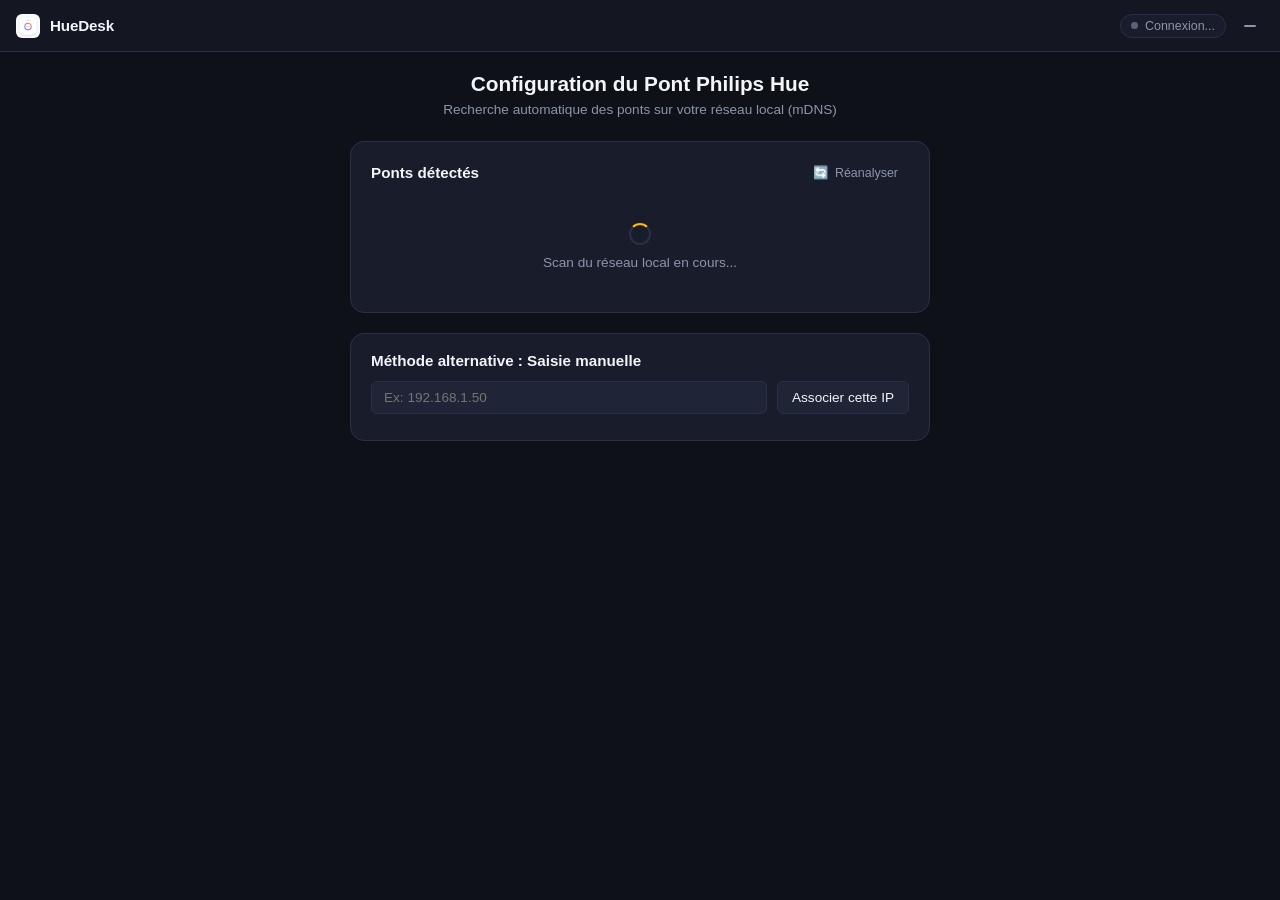
==== ui/index.html @ 702ef994 "feat: initial commit for HueDesk local controller (Tauri v2 + Rust)" ====
<!DOCTYPE html>
<html lang="fr">
<head>
  <meta charset="UTF-8" />
  <meta name="viewport" content="width=device-width, initial-scale=1.0" />
  <title>Philips Hue Controller</title>
  <link rel="stylesheet" href="style.css" />
</head>
<body>
  <div class="app-window">
    <!-- Barre Supérieure Globale -->
    <header class="app-header">
      <div class="brand">
        <img src="huedesklogo.svg" alt="HueDesk Logo" class="brand-logo" />
        <span class="app-title">HueDesk</span>
      </div>

      <div class="header-right">
        <div class="bridge-badge" id="bridge-status-badge">
          <span class="status-indicator"></span>
          <span id="bridge-status-text">Connexion...</span>
        </div>

        <button id="btn-master-off" class="header-btn btn-danger" title="Tout éteindre" style="display: none;">
          <span class="icon">🌙</span> Tout éteindre
        </button>

        <button id="btn-minimize-tray" class="header-icon-btn" title="Réduire vers la barre des tâches">
          <svg width="14" height="14" viewBox="0 0 14 14" fill="none">
            <path d="M2 7H12" stroke="currentColor" stroke-width="2" stroke-linecap="round"/>
          </svg>
        </button>
      </div>
    </header>

    <!-- VUE 1 : APPAIRAGE -->
    <main id="view-pairing" class="view-container">
      <div class="pairing-hero">
        <h2>Configuration du Pont Philips Hue</h2>
        <p class="subtitle">Recherche automatique des ponts sur votre réseau local (mDNS)</p>
      </div>

      <div class="pairing-content">
        <!-- Liste des ponts trouvés -->
        <div class="bridges-section">
          <div class="section-header">
            <h3>Ponts détectés</h3>
            <button id="btn-rescan-bridges" class="btn btn-sm btn-ghost">
              <span class="icon">🔄</span> Réanalyser
            </button>
          </div>

          <div id="bridges-container" class="bridges-list">
            <div class="loading-state">
              <div class="spinner"></div>
              <span>Scan du réseau local en cours...</span>
            </div>
          </div>
        </div>

        <!-- Saisie Manuelle de l'IP -->
        <div class="manual-section">
          <h3>Méthode alternative : Saisie manuelle</h3>
          <div class="manual-input-row">
            <input type="text" id="manual-bridge-ip" placeholder="Ex: 192.168.1.50" />
            <button id="btn-connect-manual" class="btn btn-secondary">Associer cette IP</button>
          </div>
          <span id="manual-error" class="error-text"></span>
        </div>
      </div>

      <!-- Modale Overlay : Appui sur le bouton physique du pont -->
      <div id="modal-pairing" class="modal-overlay hidden">
        <div class="modal-card">
          <div class="bridge-graphic">
            <img src="huedesklogo.svg" alt="Pont Philips Hue" class="pairing-bridge-img pulse-animation" />
          </div>

          <h3>Appuyez sur le bouton du pont</h3>
          <p id="pairing-instruction" class="modal-instruction">
            Appuyez sur le gros bouton rond au centre de votre pont Philips Hue.
          </p>

          <div class="countdown-wrapper">
            <div class="countdown-bar">
              <div id="countdown-progress" class="countdown-fill" style="width: 100%;"></div>
            </div>
            <span id="countdown-timer" class="countdown-number">30s</span>
          </div>

          <button id="btn-cancel-pairing" class="btn btn-ghost">Annuler</button>
        </div>
      </div>
    </main>

    <!-- VUE 2 : DASHBOARD -->
    <main id="view-dashboard" class="view-container hidden">
      <div class="dashboard-toolbar">
        <div class="active-summary">
          <span id="summary-active-count">0 lumières allumées</span>
        </div>
        <button id="btn-refresh-dashboard" class="btn btn-sm btn-ghost" title="Rafraîchir les lumières">
          <span class="icon">🔄</span> Actualiser
        </button>
      </div>

      <!-- Accordéon par Pièces -->
      <div id="rooms-accordion" class="accordion-container">
        <!-- Rendu dynamique des pièces et de leurs luminaires -->
      </div>
    </main>
  </div>

  <script src="main.js"></script>
</body>
</html>
---- ui/style.css ----
:root {
  --bg-app: #0f1118;
  --bg-header: #141722;
  --bg-surface: #191d2b;
  --bg-surface-hover: #222739;
  --bg-card: #1f2436;
  --border-subtle: #293046;
  --border-active: #3c4664;
  --text-main: #f3f5fa;
  --text-muted: #8d95ab;
  --text-disabled: #5a6278;

  --accent-hue: #ffb703;
  --accent-cyan: #00b4d8;
  --accent-success: #2ec4b6;
  --accent-danger: #e63946;
  --accent-glow: rgba(255, 183, 3, 0.25);

  --radius-lg: 14px;
  --radius-md: 10px;
  --radius-sm: 6px;
  --transition: all 0.2s cubic-bezier(0.16, 1, 0.3, 1);
  font-family: -apple-system, BlinkMacSystemFont, "Segoe UI", Roboto, Helvetica, Arial, sans-serif;
  color-scheme: dark;
}

* {
  box-sizing: border-box;
  margin: 0;
  padding: 0;
  -webkit-font-smoothing: antialiased;
}

body {
  background-color: var(--bg-app);
  color: var(--text-main);
  user-select: none;
  overflow: hidden;
  height: 100vh;
  width: 100vw;
}

/* Scrollbars modernes et discrètes */
::-webkit-scrollbar {
  width: 6px;
  height: 6px;
}
::-webkit-scrollbar-track {
  background: transparent;
}
::-webkit-scrollbar-thumb {
  background: var(--border-subtle);
  border-radius: 4px;
}
::-webkit-scrollbar-thumb:hover {
  background: var(--border-active);
}

.app-window {
  display: flex;
  flex-direction: column;
  height: 100vh;
  width: 100vw;
}

/* ================= HEADER ================= */
.app-header {
  height: 52px;
  background: var(--bg-header);
  border-bottom: 1px solid var(--border-subtle);
  display: flex;
  align-items: center;
  justify-content: space-between;
  padding: 0 16px;
  z-index: 20;
}

.brand {
  display: flex;
  align-items: center;
  gap: 10px;
}

.brand-logo {
  width: 24px;
  height: 24px;
  border-radius: 6px;
  object-fit: contain;
}

.pairing-bridge-img {
  width: 90px;
  height: 90px;
  border-radius: 20px;
  object-fit: contain;
}

.app-title {
  font-size: 0.95rem;
  font-weight: 600;
  letter-spacing: -0.01em;
}

.header-right {
  display: flex;
  align-items: center;
  gap: 10px;
}

.bridge-badge {
  display: flex;
  align-items: center;
  gap: 7px;
  font-size: 0.78rem;
  color: var(--text-muted);
  background: var(--bg-surface);
  border: 1px solid var(--border-subtle);
  padding: 4px 10px;
  border-radius: 20px;
}

.status-indicator {
  width: 7px;
  height: 7px;
  border-radius: 50%;
  background-color: var(--text-disabled);
}

.bridge-badge.connected .status-indicator {
  background-color: var(--accent-success);
  box-shadow: 0 0 6px var(--accent-success);
}

.bridge-badge.connected {
  color: var(--text-main);
}

.header-btn {
  display: inline-flex;
  align-items: center;
  gap: 6px;
  padding: 5px 12px;
  font-size: 0.8rem;
  font-weight: 500;
  border-radius: var(--radius-sm);
  cursor: pointer;
  border: 1px solid var(--border-subtle);
  background: var(--bg-surface);
  color: var(--text-main);
  transition: var(--transition);
}

.header-btn:hover {
  background: var(--bg-surface-hover);
  border-color: var(--border-active);
}

.btn-danger {
  color: #ff858d;
  background: rgba(230, 57, 70, 0.12);
  border-color: rgba(230, 57, 70, 0.25);
}

.btn-danger:hover {
  background: rgba(230, 57, 70, 0.22);
  border-color: rgba(230, 57, 70, 0.4);
}

.header-icon-btn {
  background: transparent;
  border: 1px solid transparent;
  color: var(--text-muted);
  padding: 6px;
  border-radius: var(--radius-sm);
  cursor: pointer;
  display: flex;
  align-items: center;
  justify-content: center;
  transition: var(--transition);
}

.header-icon-btn:hover {
  background: var(--bg-surface);
  color: var(--text-main);
  border-color: var(--border-subtle);
}

/* ================= VUES ================= */
.view-container {
  flex: 1;
  overflow-y: auto;
  padding: 20px;
  scrollbar-width: thin;
}

.hidden {
  display: none !important;
}

/* ================= VUE APPAIRAGE ================= */
.pairing-hero {
  text-align: center;
  margin-bottom: 24px;
}

.pairing-hero h2 {
  font-size: 1.3rem;
  margin-bottom: 6px;
}

.pairing-hero .subtitle {
  font-size: 0.85rem;
  color: var(--text-muted);
}

.pairing-content {
  max-width: 580px;
  margin: 0 auto;
  display: flex;
  flex-direction: column;
  gap: 20px;
}

.bridges-section, .manual-section {
  background: var(--bg-surface);
  border: 1px solid var(--border-subtle);
  border-radius: var(--radius-lg);
  padding: 18px 20px;
}

.section-header {
  display: flex;
  justify-content: space-between;
  align-items: center;
  margin-bottom: 14px;
}

.section-header h3, .manual-section h3 {
  font-size: 0.95rem;
  font-weight: 600;
}

.bridges-list {
  display: flex;
  flex-direction: column;
  gap: 10px;
  min-height: 80px;
}

.bridge-item {
  display: flex;
  justify-content: space-between;
  align-items: center;
  background: var(--bg-card);
  border: 1px solid var(--border-subtle);
  border-radius: var(--radius-md);
  padding: 12px 14px;
  transition: var(--transition);
}

.bridge-item:hover {
  border-color: var(--border-active);
  transform: translateY(-1px);
}

.bridge-info h4 {
  font-size: 0.9rem;
  margin-bottom: 3px;
}

.bridge-meta {
  font-size: 0.75rem;
  color: var(--text-muted);
}

.loading-state, .empty-state {
  display: flex;
  flex-direction: column;
  align-items: center;
  justify-content: center;
  gap: 10px;
  padding: 24px 0;
  color: var(--text-muted);
  font-size: 0.85rem;
}

.spinner {
  width: 22px;
  height: 22px;
  border: 2px solid var(--border-subtle);
  border-top-color: var(--accent-hue);
  border-radius: 50%;
  animation: spin 0.8s linear infinite;
}

@keyframes spin {
  to { transform: rotate(360deg); }
}

.manual-input-row {
  display: flex;
  gap: 10px;
  margin-top: 12px;
}

.manual-input-row input {
  flex: 1;
  background: var(--bg-card);
  border: 1px solid var(--border-subtle);
  border-radius: var(--radius-sm);
  padding: 8px 12px;
  color: var(--text-main);
  font-size: 0.85rem;
  outline: none;
  transition: var(--transition);
}

.manual-input-row input:focus {
  border-color: var(--accent-hue);
}

.error-text {
  display: block;
  font-size: 0.78rem;
  color: #ff858d;
  margin-top: 8px;
}

/* ================= MODALE D'APPAIRAGE ================= */
.modal-overlay {
  position: fixed;
  inset: 0;
  background: rgba(10, 12, 18, 0.85);
  backdrop-filter: blur(6px);
  display: flex;
  align-items: center;
  justify-content: center;
  z-index: 100;
}

.modal-card {
  background: var(--bg-surface);
  border: 1px solid var(--border-subtle);
  border-radius: 20px;
  padding: 30px;
  width: 380px;
  text-align: center;
  display: flex;
  flex-direction: column;
  align-items: center;
  gap: 16px;
  box-shadow: 0 20px 40px rgba(0, 0, 0, 0.5);
}

.bridge-graphic {
  width: 110px;
  height: 110px;
  display: flex;
  align-items: center;
  justify-content: center;
}

.bridge-body {
  width: 86px;
  height: 86px;
  border-radius: 50%;
  background: #252a3b;
  border: 3px solid #363d54;
  position: relative;
  display: flex;
  align-items: center;
  justify-content: center;
}

.bridge-ring {
  position: absolute;
  inset: -6px;
  border-radius: 50%;
  border: 2px solid var(--accent-hue);
  opacity: 0;
}

.pulse-animation {
  animation: pulse-ring 2s cubic-bezier(0.215, 0.61, 0.355, 1) infinite;
}

@keyframes pulse-ring {
  0% { transform: scale(0.9); opacity: 0.8; }
  70% { transform: scale(1.4); opacity: 0; }
  100% { transform: scale(1.4); opacity: 0; }
}

.bridge-button-center {
  width: 44px;
  height: 44px;
  border-radius: 50%;
  background: radial-gradient(circle, #ffca3a, #ff9e00);
  box-shadow: 0 0 16px var(--accent-hue);
  display: flex;
  align-items: center;
  justify-content: center;
  font-size: 1.2rem;
}

.modal-instruction {
  font-size: 0.85rem;
  color: var(--text-muted);
  line-height: 1.4;
}

.countdown-wrapper {
  width: 100%;
  display: flex;
  align-items: center;
  gap: 12px;
}

.countdown-bar {
  flex: 1;
  height: 8px;
  background: var(--bg-card);
  border-radius: 4px;
  overflow: hidden;
}

.countdown-fill {
  height: 100%;
  background: linear-gradient(90deg, var(--accent-cyan), var(--accent-hue));
  transition: width 0.3s linear;
}

.countdown-number {
  font-size: 0.85rem;
  font-weight: 600;
  color: var(--accent-hue);
  min-width: 32px;
}

/* ================= VUE DASHBOARD ================= */
.dashboard-toolbar {
  display: flex;
  justify-content: space-between;
  align-items: center;
  margin-bottom: 16px;
}

.active-summary {
  font-size: 0.85rem;
  color: var(--text-muted);
}

.accordion-container {
  display: flex;
  flex-direction: column;
  gap: 14px;
}

/* Pièce (Room Accordion Item) */
.room-item {
  background: var(--bg-surface);
  border: 1px solid var(--border-subtle);
  border-radius: var(--radius-lg);
  overflow: hidden;
  transition: var(--transition);
}

.room-item.expanded {
  border-color: var(--border-active);
}

.room-header {
  display: flex;
  align-items: center;
  justify-content: space-between;
  padding: 14px 18px;
  cursor: pointer;
  background: var(--bg-surface);
  transition: background 0.15s ease;
}

.room-header:hover {
  background: var(--bg-surface-hover);
}

.room-title-group {
  display: flex;
  align-items: center;
  gap: 12px;
}

.accordion-chevron {
  font-size: 0.75rem;
  color: var(--text-muted);
  transition: transform 0.25s ease;
}

.room-item.expanded .accordion-chevron {
  transform: rotate(90deg);
}

.room-icon {
  font-size: 1.2rem;
}

.room-info h3 {
  font-size: 0.95rem;
  font-weight: 600;
}

.room-count {
  font-size: 0.75rem;
  color: var(--text-muted);
}

.room-actions {
  display: flex;
  align-items: center;
  gap: 14px;
}

.room-content {
  display: none;
  padding: 0 16px 16px 16px;
  border-top: 1px solid var(--border-subtle);
}

.room-item.expanded .room-content {
  display: grid;
  grid-template-columns: repeat(auto-fill, minmax(260px, 1fr));
  gap: 12px;
  padding-top: 14px;
}

/* Carte de Lampe individuelle */
.light-card {
  background: var(--bg-card);
  border: 1px solid var(--border-subtle);
  border-radius: var(--radius-md);
  padding: 14px;
  display: flex;
  flex-direction: column;
  gap: 12px;
  transition: var(--transition);
}

.light-card.on {
  border-color: rgba(255, 183, 3, 0.35);
  box-shadow: 0 4px 14px rgba(0, 0, 0, 0.25);
}

.light-header {
  display: flex;
  align-items: center;
  justify-content: space-between;
}

.light-title-group {
  display: flex;
  align-items: center;
  gap: 10px;
}

.light-glow-icon {
  width: 28px;
  height: 28px;
  border-radius: 50%;
  display: flex;
  align-items: center;
  justify-content: center;
  font-size: 0.9rem;
  background: #282f42;
  border: 1px solid var(--border-subtle);
  transition: var(--transition);
}

.light-card.on .light-glow-icon {
  background: radial-gradient(circle, rgba(255, 183, 3, 0.25), transparent);
  border-color: var(--accent-hue);
  box-shadow: 0 0 10px var(--accent-glow);
}

.light-name {
  font-size: 0.88rem;
  font-weight: 500;
}

/* Contrôles de luminosité */
.control-row {
  display: flex;
  flex-direction: column;
  gap: 6px;
}

.control-label-row {
  display: flex;
  justify-content: space-between;
  font-size: 0.75rem;
  color: var(--text-muted);
}

.slider-input {
  width: 100%;
  height: 6px;
  border-radius: 3px;
  background: #2b3247;
  outline: none;
  accent-color: var(--accent-hue);
  cursor: pointer;
}

/* Slider de température (dégradé chaud - froid) */
.temp-slider {
  background: linear-gradient(90deg, #ff9329, #ffd19c, #d5e8ff, #a8d5ff) !important;
  accent-color: #ffd19c;
}

/* Palette compacte */
.color-palette-row {
  display: flex;
  align-items: center;
  gap: 7px;
  margin-top: 2px;
}

.color-chip {
  width: 20px;
  height: 20px;
  border-radius: 50%;
  border: 1px solid rgba(255, 255, 255, 0.2);
  cursor: pointer;
  transition: transform 0.15s ease;
}

.color-chip:hover {
  transform: scale(1.2);
}

.color-picker-native {
  width: 22px;
  height: 22px;
  padding: 0;
  border: none;
  border-radius: 50%;
  cursor: pointer;
  background: transparent;
  outline: none;
}

/* ================= SWITCH TOGGLE ================= */
.switch {
  position: relative;
  display: inline-block;
  width: 38px;
  height: 22px;
}

.switch input {
  opacity: 0;
  width: 0;
  height: 0;
}

.switch-slider {
  position: absolute;
  cursor: pointer;
  top: 0;
  left: 0;
  right: 0;
  bottom: 0;
  background-color: #383f56;
  transition: .25s ease;
  border-radius: 22px;
}

.switch-slider:before {
  position: absolute;
  content: "";
  height: 16px;
  width: 16px;
  left: 3px;
  bottom: 3px;
  background-color: #ffffff;
  transition: .25s ease;
  border-radius: 50%;
}

input:checked + .switch-slider {
  background-color: var(--accent-hue);
}

input:checked + .switch-slider:before {
  transform: translateX(16px);
}

/* ================= BOUTONS ================= */
.btn {
  display: inline-flex;
  align-items: center;
  justify-content: center;
  gap: 6px;
  padding: 8px 14px;
  font-size: 0.85rem;
  font-weight: 500;
  border-radius: var(--radius-sm);
  cursor: pointer;
  border: 1px solid transparent;
  transition: var(--transition);
}

.btn-primary {
  background: var(--accent-hue);
  color: #11141e;
}
.btn-primary:hover {
  background: #f7aa00;
}

.btn-secondary {
  background: var(--bg-card);
  border-color: var(--border-subtle);
  color: var(--text-main);
}
.btn-secondary:hover {
  background: var(--bg-surface-hover);
  border-color: var(--border-active);
}

.btn-ghost {
  background: transparent;
  color: var(--text-muted);
}
.btn-ghost:hover {
  background: var(--bg-surface-hover);
  color: var(--text-main);
}

.btn-sm {
  padding: 4px 10px;
  font-size: 0.78rem;
}
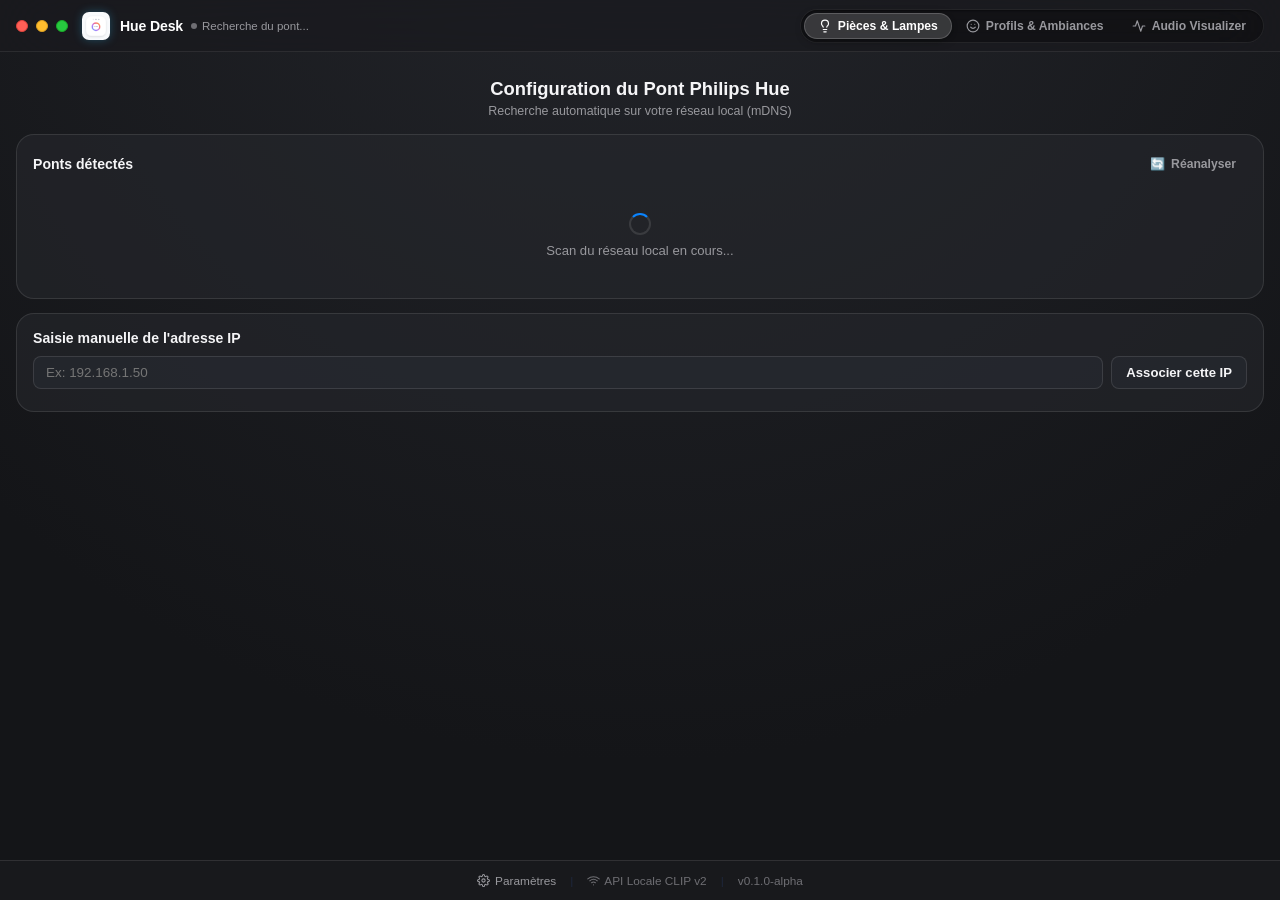
==== commit c4eef80b: "feat: apple hig polish, zero-scroll 3-column fix, security cleanup and professional illustrated read" ====
--- a/ui/index.html
+++ b/ui/index.html
@@ -3,45 +3,59 @@
 <head>
   <meta charset="UTF-8" />
   <meta name="viewport" content="width=device-width, initial-scale=1.0" />
-  <title>Philips Hue Controller</title>
+  <title>HueDesk</title>
   <link rel="stylesheet" href="style.css" />
 </head>
 <body>
   <div class="app-window">
-    <!-- Barre Supérieure Globale -->
-    <header class="app-header">
-      <div class="brand">
-        <img src="huedesklogo.svg" alt="HueDesk Logo" class="brand-logo" />
-        <span class="app-title">HueDesk</span>
-      </div>
-
-      <div class="header-right">
-        <div class="bridge-badge" id="bridge-status-badge">
-          <span class="status-indicator"></span>
-          <span id="bridge-status-text">Connexion...</span>
-        </div>
-
-        <button id="btn-master-off" class="header-btn btn-danger" title="Tout éteindre" style="display: none;">
-          <span class="icon">🌙</span> Tout éteindre
+    <!-- Barre Supérieure & En-tête de l'application Style macOS Sonoma -->
+    <header class="app-header" data-tauri-drag-region>
+      <!-- Contrôles de fenêtre macOS Feux Tricolores -->
+      <div class="traffic-lights">
+        <button id="win-btn-close" class="traffic-btn close" title="Masquer dans la barre des tâches"></button>
+        <button id="win-btn-minimize" class="traffic-btn minimize" title="Réduire"></button>
+        <button id="win-btn-maximize" class="traffic-btn maximize" title="Agrandir / Restaurer"></button>
+      </div>
+
+      <div class="brand" data-tauri-drag-region>
+        <img src="huedesklogo.svg" alt="HueDesk Logo" class="brand-logo" data-tauri-drag-region />
+        <div class="brand-text" data-tauri-drag-region>
+          <span class="app-title" data-tauri-drag-region>Hue Desk</span>
+          <div class="connection-status" id="connection-status" data-tauri-drag-region>
+            <span class="status-dot"></span>
+            <span id="bridge-status-text">Recherche du pont...</span>
+          </div>
+        </div>
+      </div>
+
+      <!-- Contrôle Segmenté macOS Sonoma (Navigation) -->
+      <nav class="macos-segmented-control" id="main-nav-tabs">
+        <button id="nav-tab-lights" class="segmented-item active">
+          <svg class="seg-svg" width="14" height="14" viewBox="0 0 24 24" fill="none" stroke="currentColor" stroke-width="2" stroke-linecap="round" stroke-linejoin="round"><path d="M9 18h6"/><path d="M10 22h4"/><path d="M15.09 14c.18-.98.65-1.74 1.41-2.5A4.65 4.65 0 0 0 18 8 6 6 0 0 0 6 8c0 1 .23 2.23 1.5 3.5A4.61 4.61 0 0 1 8.91 14"/></svg>
+          <span>Pièces & Lampes</span>
         </button>
-
-        <button id="btn-minimize-tray" class="header-icon-btn" title="Réduire vers la barre des tâches">
-          <svg width="14" height="14" viewBox="0 0 14 14" fill="none">
-            <path d="M2 7H12" stroke="currentColor" stroke-width="2" stroke-linecap="round"/>
-          </svg>
+        <button id="nav-tab-profiles" class="segmented-item">
+          <svg class="seg-svg" width="14" height="14" viewBox="0 0 24 24" fill="none" stroke="currentColor" stroke-width="2" stroke-linecap="round" stroke-linejoin="round"><circle cx="12" cy="12" r="10"/><path d="M8 14s1.5 2 4 2 4-2 4-2"/><line x1="9" y1="9" x2="9.01" y2="9"/><line x1="15" y1="9" x2="15.01" y2="9"/></svg>
+          <span>Profils & Ambiances</span>
         </button>
-      </div>
+        <button id="nav-tab-audio" class="segmented-item">
+          <svg class="seg-svg" width="14" height="14" viewBox="0 0 24 24" fill="none" stroke="currentColor" stroke-width="2" stroke-linecap="round" stroke-linejoin="round"><polyline points="22 12 18 12 15 21 9 3 6 12 2 12"/></svg>
+          <span>Audio Visualizer</span>
+        </button>
+      </nav>
     </header>
 
-    <!-- VUE 1 : APPAIRAGE -->
+    <!-- VUE 1 : APPAIRAGE (si non configuré) -->
     <main id="view-pairing" class="view-container">
+      <button id="btn-pairing-back" class="btn btn-sm btn-ghost hidden" style="margin-bottom: 12px; align-self: flex-start;">
+        <span class="icon">←</span> Retour au tableau de bord
+      </button>
       <div class="pairing-hero">
         <h2>Configuration du Pont Philips Hue</h2>
-        <p class="subtitle">Recherche automatique des ponts sur votre réseau local (mDNS)</p>
+        <p class="subtitle">Recherche automatique sur votre réseau local (mDNS)</p>
       </div>
 
       <div class="pairing-content">
-        <!-- Liste des ponts trouvés -->
         <div class="bridges-section">
           <div class="section-header">
             <h3>Ponts détectés</h3>
@@ -58,9 +72,8 @@
           </div>
         </div>
 
-        <!-- Saisie Manuelle de l'IP -->
         <div class="manual-section">
-          <h3>Méthode alternative : Saisie manuelle</h3>
+          <h3>Saisie manuelle de l'adresse IP</h3>
           <div class="manual-input-row">
             <input type="text" id="manual-bridge-ip" placeholder="Ex: 192.168.1.50" />
             <button id="btn-connect-manual" class="btn btn-secondary">Associer cette IP</button>
@@ -69,7 +82,7 @@
         </div>
       </div>
 
-      <!-- Modale Overlay : Appui sur le bouton physique du pont -->
+      <!-- Modale Overlay : Appui sur le bouton du pont -->
       <div id="modal-pairing" class="modal-overlay hidden">
         <div class="modal-card">
           <div class="bridge-graphic">
@@ -93,22 +106,348 @@
       </div>
     </main>
 
-    <!-- VUE 2 : DASHBOARD -->
+    <!-- VUE 2 : DASHBOARD PRINCIPAL -->
     <main id="view-dashboard" class="view-container hidden">
-      <div class="dashboard-toolbar">
-        <div class="active-summary">
-          <span id="summary-active-count">0 lumières allumées</span>
-        </div>
-        <button id="btn-refresh-dashboard" class="btn btn-sm btn-ghost" title="Rafraîchir les lumières">
-          <span class="icon">🔄</span> Actualiser
+      <!-- Section Raccourcis Rapides -->
+      <section class="quick-actions-section">
+        <h2 class="section-subtitle">Raccourcis rapides</h2>
+        <div class="quick-actions-grid">
+          <button id="btn-quick-all-on" class="quick-btn">
+            <svg class="quick-svg" width="15" height="15" viewBox="0 0 24 24" fill="none" stroke="currentColor" stroke-width="2" stroke-linecap="round" stroke-linejoin="round"><circle cx="12" cy="12" r="5"/><line x1="12" y1="1" x2="12" y2="3"/><line x1="12" y1="21" x2="12" y2="23"/><line x1="4.22" y1="4.22" x2="5.64" y2="5.64"/><line x1="18.36" y1="18.36" x2="19.78" y2="19.78"/><line x1="1" y1="12" x2="3" y2="12"/><line x1="21" y1="12" x2="23" y2="12"/><line x1="4.22" y1="19.78" x2="5.64" y2="18.36"/><line x1="18.36" y1="5.64" x2="19.78" y2="4.22"/></svg>
+            <span>Tout Allumer</span>
+          </button>
+          <button id="btn-quick-all-off" class="quick-btn">
+            <svg class="quick-svg" width="15" height="15" viewBox="0 0 24 24" fill="none" stroke="currentColor" stroke-width="2" stroke-linecap="round" stroke-linejoin="round"><path d="M12 2a10 10 0 1 0 10 10A10 10 0 0 0 12 2zm0 18a8 8 0 0 1 0-16z"/></svg>
+            <span>Tout Éteindre</span>
+          </button>
+          <button id="btn-quick-night" class="quick-btn">
+            <svg class="quick-svg" width="15" height="15" viewBox="0 0 24 24" fill="none" stroke="currentColor" stroke-width="2" stroke-linecap="round" stroke-linejoin="round"><path d="M21 12.79A9 9 0 1 1 11.21 3 7 7 0 0 0 21 12.79z"/></svg>
+            <span>Nuit</span>
+          </button>
+        </div>
+      </section>
+
+      <!-- Accordéon des Pièces -->
+      <section class="rooms-section">
+        <div id="rooms-accordion" class="accordion-container">
+          <!-- Les pièces et lampes sont injectées ici dynamiquement -->
+        </div>
+      </section>
+    </main>
+
+    <!-- VUE 2 : PROFILS & AMBIANCES -->
+    <main id="view-profiles" class="view-container hidden">
+      <div class="profiles-header-row">
+        <div class="profiles-title-col">
+          <h2>Profils d'Ambiance</h2>
+          <p class="subtitle">Activez vos atmosphères préférées en un clic</p>
+        </div>
+        <button id="btn-capture-profile" class="btn btn-primary">
+          <svg width="14" height="14" viewBox="0 0 24 24" fill="none" stroke="currentColor" stroke-width="2" stroke-linecap="round" stroke-linejoin="round"><path d="M23 19a2 2 0 0 1-2 2H3a2 2 0 0 1-2-2V8a2 2 0 0 1 2-2h4l2-3h6l2 3h4a2 2 0 0 1 2 2z"/><circle cx="12" cy="13" r="4"/></svg>
+          <span>Capturer l'état actuel</span>
         </button>
       </div>
 
-      <!-- Accordéon par Pièces -->
-      <div id="rooms-accordion" class="accordion-container">
-        <!-- Rendu dynamique des pièces et de leurs luminaires -->
+      <!-- Grille des Profils -->
+      <div id="profiles-grid" class="profiles-grid">
+        <!-- Cartes de profils injectées dynamiquement -->
       </div>
     </main>
+
+    <!-- VUE 2.5 : AUDIO VISUALIZER (WASAPI LOOPBACK & FFT) -->
+    <main id="view-audio" class="view-container hidden">
+      <div class="audio-header-row">
+        <div class="audio-title-col">
+          <h2>Audio Visualizer</h2>
+          <p class="subtitle">WASAPI Loopback • Synchronisation lumineuse</p>
+        </div>
+        <div class="audio-toggle-wrap">
+          <span id="audio-badge-status" class="audio-badge-idle">EN PAUSE</span>
+          <label class="apple-switch" title="Activer / Désactiver la synchronisation audio">
+            <input type="checkbox" id="audio-master-toggle" />
+            <span class="apple-switch-slider"></span>
+          </label>
+        </div>
+      </div>
+
+      <!-- Carte Source Audio & VU-Mètre -->
+      <div class="audio-card audio-device-card">
+        <div class="audio-device-header">
+          <div class="audio-device-title">
+            <span class="audio-device-icon"><svg width="16" height="16" viewBox="0 0 24 24" fill="none" stroke="currentColor" stroke-width="2" stroke-linecap="round" stroke-linejoin="round"><path d="M3 18v-6a9 9 0 0 1 18 0v6"/><path d="M21 19a2 2 0 0 1-2 2h-1a2 2 0 0 1-2-2v-3a2 2 0 0 1 2-2h3zM3 19a2 2 0 0 0 2 2h1a2 2 0 0 0 2-2v-3a2 2 0 0 0-2-2H3z"/></svg></span>
+            <span>Source Audio (Loopback)</span>
+          </div>
+          <button id="btn-refresh-audio-devices" class="btn-device-refresh" title="Actualiser la liste des périphériques">
+            <svg width="13" height="13" viewBox="0 0 24 24" fill="none" stroke="currentColor" stroke-width="2.2" stroke-linecap="round" stroke-linejoin="round"><polyline points="23 4 23 10 17 10"/><polyline points="1 20 1 14 7 14"/><path d="M3.51 9a9 9 0 0 1 14.85-3.36L23 10M1 14l4.64 4.36A9 9 0 0 0 20.49 15"/></svg>
+          </button>
+        </div>
+        <div class="audio-select-wrap">
+          <select id="audio-device-select" class="apple-dark-select" title="Périphérique audio source"></select>
+        </div>
+        <div class="audio-vu-meter-row" title="Niveau en direct du signal audio capturé">
+          <span class="vu-label">Signal</span>
+          <div class="vu-meter-bar">
+            <div id="audio-vu-fill" class="vu-meter-fill"></div>
+          </div>
+          <span id="audio-vu-pct" class="vu-pct">0%</span>
+        </div>
+      </div>
+
+      <!-- Visualiseur Spectral Dynamique Canvas -->
+      <div class="audio-visualizer-card">
+        <canvas id="audio-canvas" width="600" height="180"></canvas>
+        <div class="audio-live-meta">
+          <div class="audio-meta-item">
+            <span>Luminosité :</span>
+            <strong id="audio-meta-bri">50%</strong>
+          </div>
+          <div class="audio-meta-item">
+            <span>Teinte :</span>
+            <span class="audio-color-pill" id="audio-color-pill"></span>
+          </div>
+          <div class="audio-meta-item">
+            <span>Kick Bass :</span>
+            <div class="bass-meter-bar"><div id="bass-meter-fill"></div></div>
+          </div>
+        </div>
+      </div>
+
+      <!-- Panneau des Réglages & Personnalisation -->
+      <div class="audio-controls-grid">
+        <!-- Sensibilité -->
+        <div class="audio-card">
+          <div class="audio-card-label">
+            <span>Sensibilité (Gain)</span>
+            <span id="audio-gain-display">1.0x</span>
+          </div>
+          <input type="range" class="apple-slider" id="audio-gain-slider" min="0.5" max="4.0" step="0.1" value="1.0" />
+        </div>
+
+        <!-- Plage de Luminosité Dynamique (Min & Max) -->
+        <div class="audio-card">
+          <div class="audio-card-label">
+            <span>Dynamique Lumineuse</span>
+            <span id="audio-range-display">15% - 100%</span>
+          </div>
+          <div class="audio-dual-slider">
+            <div class="dual-slider-item">
+              <span class="sub-label">Min (Ambiance)</span>
+              <input type="range" class="apple-slider" id="audio-min-bri-slider" min="5" max="50" step="5" value="15" />
+            </div>
+            <div class="dual-slider-item">
+              <span class="sub-label">Max (Crêtes)</span>
+              <input type="range" class="apple-slider" id="audio-max-bri-slider" min="50" max="100" step="5" value="100" />
+            </div>
+          </div>
+        </div>
+
+        <!-- Accentuation des Basses -->
+        <div class="audio-card audio-card-row">
+          <div class="audio-card-text">
+            <h4>Accentuation des Basses</h4>
+            <p>Pulsations intenses sur les kicks & percussions</p>
+          </div>
+          <label class="apple-switch">
+            <input type="checkbox" id="audio-bass-boost-toggle" checked />
+            <span class="apple-switch-slider"></span>
+          </label>
+        </div>
+
+        <!-- Palettes de Couleurs -->
+        <div class="audio-card">
+          <div class="audio-card-label">
+            <span>Palette de Couleurs</span>
+          </div>
+          <div class="palette-picker-grid">
+            <button class="palette-btn selected" data-palette="neon">
+              <span class="palette-dot" style="background: linear-gradient(135deg, #00f3ff, #ff007f);"></span>
+              <span>Néon Cyberpunk</span>
+            </button>
+            <button class="palette-btn" data-palette="soft">
+              <span class="palette-dot" style="background: linear-gradient(135deg, #ff9500, #f48fb1);"></span>
+              <span>Ambiance Douce</span>
+            </button>
+            <button class="palette-btn" data-palette="party">
+              <span class="palette-dot" style="background: linear-gradient(135deg, #ff0033, #00ff66, #0077ff);"></span>
+              <span>Party Électro</span>
+            </button>
+          </div>
+        </div>
+
+        <!-- Sélection des Lampes Participantes -->
+        <div class="audio-card">
+          <div class="audio-card-label">
+            <span>Lampes Participantes</span>
+            <button id="btn-select-all-audio-lights" class="btn-text-link">Tout cocher</button>
+          </div>
+          <div id="audio-lights-selector" class="audio-lights-list">
+            <!-- Injecté dynamiquement en JS -->
+          </div>
+        </div>
+      </div>
+    </main>
+
+    <!-- VUE 3 : PARAMÈTRES & CONFIGURATION -->
+    <main id="view-settings" class="view-container hidden">
+      <div class="settings-header-row">
+        <button id="btn-settings-back" class="btn btn-sm btn-ghost">
+          <span class="icon">←</span> Tableau de bord
+        </button>
+        <h2>Paramètres</h2>
+      </div>
+
+      <div class="settings-content">
+        <!-- Section Pont Hue -->
+        <div class="settings-card">
+          <div class="settings-card-header">
+            <span class="settings-card-icon"><svg width="18" height="18" viewBox="0 0 24 24" fill="none" stroke="currentColor" stroke-width="2" stroke-linecap="round" stroke-linejoin="round"><rect x="2" y="2" width="20" height="8" rx="2" ry="2"/><rect x="2" y="14" width="20" height="8" rx="2" ry="2"/><line x1="6" y1="6" x2="6.01" y2="6"/><line x1="6" y1="18" x2="6.01" y2="18"/></svg></span>
+            <div class="settings-card-title">
+              <h3>Pont Philips Hue</h3>
+              <span class="settings-card-subtitle" id="settings-bridge-subtitle">Connecté en local</span>
+            </div>
+            <span class="badge-status-online" id="settings-bridge-badge">En ligne</span>
+          </div>
+          <div class="settings-card-body">
+            <div class="settings-info-row">
+              <span class="info-label">Adresse IP</span>
+              <span class="info-value" id="settings-bridge-ip">—</span>
+            </div>
+            <div class="settings-info-row">
+              <span class="info-label">Protocole</span>
+              <span class="info-value">HTTPS Locale CLIP v2</span>
+            </div>
+            <div class="settings-info-row">
+              <span class="info-label">Flux temps réel (SSE)</span>
+              <span class="info-value" id="settings-sse-status">Actif (synchronisation instantanée)</span>
+            </div>
+            <div class="settings-actions-row">
+              <button id="btn-settings-change-bridge" class="btn btn-secondary btn-sm">
+                <svg width="13" height="13" viewBox="0 0 24 24" fill="none" stroke="currentColor" stroke-width="2.2" stroke-linecap="round" stroke-linejoin="round"><polyline points="23 4 23 10 17 10"/><polyline points="1 20 1 14 7 14"/><path d="M3.51 9a9 9 0 0 1 14.85-3.36L23 10M1 14l4.64 4.36A9 9 0 0 0 20.49 15"/></svg>
+                <span>Changer de pont / Reconnecter</span>
+              </button>
+            </div>
+          </div>
+        </div>
+
+        <!-- Section Application & Performance -->
+        <div class="settings-card">
+          <div class="settings-card-header">
+            <span class="settings-card-icon"><svg width="18" height="18" viewBox="0 0 24 24" fill="none" stroke="currentColor" stroke-width="2" stroke-linecap="round" stroke-linejoin="round"><polygon points="13 2 3 14 12 14 11 22 21 10 12 10 13 2"/></svg></span>
+            <div class="settings-card-title">
+              <h3>Performances & Système</h3>
+              <span class="settings-card-subtitle">Architecture ultra-légère Tauri v2 + Rust</span>
+            </div>
+          </div>
+          <div class="settings-card-body">
+            <div class="settings-info-row">
+              <span class="info-label">Empreinte mémoire</span>
+              <span class="info-value" style="color: var(--accent-green); font-weight:700;">~25-35 Mo RAM</span>
+            </div>
+            <div class="settings-info-row">
+              <span class="info-label">Mode fenêtre</span>
+              <span class="info-value">Frameless Custom Glass</span>
+            </div>
+            <div class="settings-info-row">
+              <span class="info-label">Version</span>
+              <span class="info-value">v0.1.0-alpha (Build natif)</span>
+            </div>
+          </div>
+        </div>
+      </div>
+    </main>
+
+    <!-- Pied de page (Footer) -->
+    <footer class="app-footer">
+      <button id="btn-footer-settings" class="footer-link">
+        <svg class="footer-svg" width="13" height="13" viewBox="0 0 24 24" fill="none" stroke="currentColor" stroke-width="2" stroke-linecap="round" stroke-linejoin="round"><circle cx="12" cy="12" r="3"/><path d="M19.4 15a1.65 1.65 0 0 0 .33 1.82l.06.06a2 2 0 0 1 0 2.83 2 2 0 0 1-2.83 0l-.06-.06a1.65 1.65 0 0 0-1.82-.33 1.65 1.65 0 0 0-1 1.51V21a2 2 0 0 1-2 2 2 2 0 0 1-2-2v-.09A1.65 1.65 0 0 0 9 19.4a1.65 1.65 0 0 0-1.82.33l-.06.06a2 2 0 0 1-2.83 0 2 2 0 0 1 0-2.83l.06-.06a1.65 1.65 0 0 0 .33-1.82 1.65 1.65 0 0 0-1.51-1H3a2 2 0 0 1-2-2 2 2 0 0 1 2-2h.09A1.65 1.65 0 0 0 4.6 9a1.65 1.65 0 0 0-.33-1.82l-.06-.06a2 2 0 0 1 0-2.83 2 2 0 0 1 2.83 0l.06.06a1.65 1.65 0 0 0 1.82.33H9a1.65 1.65 0 0 0 1-1.51V3a2 2 0 0 1 2-2 2 2 0 0 1 2 2v.09a1.65 1.65 0 0 0 1 1.51 1.65 1.65 0 0 0 1.82-.33l.06-.06a2 2 0 0 1 2.83 0 2 2 0 0 1 0 2.83l-.06.06a1.65 1.65 0 0 0-.33 1.82V9a1.65 1.65 0 0 0 1.51 1H21a2 2 0 0 1 2 2 2 2 0 0 1-2 2h-.09a1.65 1.65 0 0 0-1.51 1z"/></svg>
+        <span>Paramètres</span>
+      </button>
+      <span class="footer-divider">|</span>
+      <span class="footer-api">
+        <svg class="footer-svg" width="13" height="13" viewBox="0 0 24 24" fill="none" stroke="currentColor" stroke-width="2" stroke-linecap="round" stroke-linejoin="round"><path d="M5 12.55a11 11 0 0 1 14.08 0"/><path d="M1.42 9a16 16 0 0 1 21.16 0"/><path d="M8.53 16.11a6 6 0 0 1 6.95 0"/><line x1="12" y1="20" x2="12.01" y2="20"/></svg>
+        <span>API Locale CLIP v2</span>
+      </span>
+      <span class="footer-divider">|</span>
+      <span class="footer-version">v0.1.0-alpha</span>
+    </footer>
+    <!-- Menu Contextuel Clic Droit macOS -->
+    <div id="custom-context-menu" class="context-menu hidden">
+      <button id="menu-item-rename-light" class="context-menu-item hidden">
+        <svg width="13" height="13" viewBox="0 0 24 24" fill="none" stroke="currentColor" stroke-width="2" stroke-linecap="round" stroke-linejoin="round"><path d="M17 3a2.828 2.828 0 1 1 4 4L7.5 20.5 2 22l1.5-5.5L17 3z"/></svg>
+        <span>Renommer ce luminaire</span>
+      </button>
+      <button id="menu-item-toggle-light" class="context-menu-item hidden">
+        <svg width="13" height="13" viewBox="0 0 24 24" fill="none" stroke="currentColor" stroke-width="2" stroke-linecap="round" stroke-linejoin="round"><path d="M9 18h6"/><path d="M10 22h4"/><path d="M15.09 14c.18-.98.65-1.74 1.41-2.5A4.65 4.65 0 0 0 18 8 6 6 0 0 0 6 8c0 1 .23 2.23 1.5 3.5A4.61 4.61 0 0 1 8.91 14"/></svg>
+        <span id="menu-text-toggle-light">Allumer / Éteindre</span>
+      </button>
+      <button id="menu-item-color-light" class="context-menu-item hidden">
+        <svg width="13" height="13" viewBox="0 0 24 24" fill="none" stroke="currentColor" stroke-width="2" stroke-linecap="round" stroke-linejoin="round"><circle cx="12" cy="12" r="10"/><path d="M12 2a10 10 0 0 0 0 20v-20z"/></svg>
+        <span>Régler la couleur & effets</span>
+      </button>
+      <div class="context-menu-separator hidden" id="menu-sep-light"></div>
+      <button id="menu-item-new-room" class="context-menu-item">
+        <svg width="13" height="13" viewBox="0 0 24 24" fill="none" stroke="currentColor" stroke-width="2" stroke-linecap="round" stroke-linejoin="round"><line x1="12" y1="5" x2="12" y2="19"/><line x1="5" y1="12" x2="19" y2="12"/></svg>
+        <span>Créer une nouvelle pièce</span>
+      </button>
+    </div>
+
+    <!-- Modale Création de Pièce -->
+    <div id="modal-create-room" class="modal-overlay hidden">
+      <div class="modal-card">
+        <h3>Nouvelle Pièce Philips Hue</h3>
+        <p class="modal-instruction">Entrez le nom de la nouvelle pièce à créer sur le pont local.</p>
+        <div class="manual-input-row" style="margin-top: 14px;">
+          <input type="text" id="new-room-name-input" placeholder="Ex: Salon, Bureau, Chambre 2..." style="flex:1;" />
+        </div>
+        <div class="modal-buttons-row" style="display:flex; justify-content:flex-end; gap:10px; margin-top:16px;">
+          <button id="btn-cancel-create-room" class="btn btn-ghost">Annuler</button>
+          <button id="btn-confirm-create-room" class="btn btn-primary">Créer la pièce</button>
+        </div>
+      </div>
+    </div>
+
+    <!-- Modale Renommage Personnalisée (Remplacement de prompt()) -->
+    <div id="modal-rename" class="modal-overlay hidden">
+      <div class="modal-card">
+        <h3 id="modal-rename-title">Renommer</h3>
+        <p class="modal-instruction" id="modal-rename-desc">Entrez le nouveau nom à appliquer sur le pont Hue local.</p>
+        <div class="manual-input-row" style="margin-top: 14px;">
+          <input type="text" id="rename-input" placeholder="Nouveau nom..." style="flex:1;" />
+        </div>
+        <div class="modal-buttons-row" style="display:flex; justify-content:flex-end; gap:10px; margin-top:16px;">
+          <button id="btn-cancel-rename" class="btn btn-ghost">Annuler</button>
+          <button id="btn-confirm-rename" class="btn btn-primary">Enregistrer</button>
+        </div>
+      </div>
+    </div>
+
+    <!-- Modale Création de Profil depuis l'état actuel -->
+    <div id="modal-create-profile" class="modal-overlay hidden">
+      <div class="modal-card">
+        <h3>Nouveau Profil d'Ambiance</h3>
+        <p class="modal-instruction">Enregistrez la configuration lumineuse active de toutes vos lampes.</p>
+        <div class="manual-input-row" style="margin-top: 14px;">
+          <input type="text" id="new-profile-name-input" placeholder="Ex: Code & Focus, Soirée Détente..." style="flex:1;" />
+        </div>
+        <div class="icon-selector-group" style="margin-top: 14px;">
+          <span style="font-size:0.75rem; color:var(--text-muted); font-weight:600;">Choisir une icône d'ambiance :</span>
+          <div class="icon-picker-grid" id="profile-icon-picker">
+            <button class="icon-opt selected" data-icon="💻">💻</button>
+            <button class="icon-opt" data-icon="🎬">🎬</button>
+            <button class="icon-opt" data-icon="🍷">🍷</button>
+            <button class="icon-opt" data-icon="🌙">🌙</button>
+            <button class="icon-opt" data-icon="☀️">☀️</button>
+            <button class="icon-opt" data-icon="🎨">🎨</button>
+            <button class="icon-opt" data-icon="🚀">🚀</button>
+            <button class="icon-opt" data-icon="📚">📚</button>
+          </div>
+        </div>
+        <div class="modal-buttons-row" style="display:flex; justify-content:flex-end; gap:10px; margin-top:16px;">
+          <button id="btn-cancel-create-profile" class="btn btn-ghost">Annuler</button>
+          <button id="btn-confirm-create-profile" class="btn btn-primary">Enregistrer</button>
+        </div>
+      </div>
+    </div>
   </div>
 
   <script src="main.js"></script>
--- a/ui/style.css
+++ b/ui/style.css
@@ -1,26 +1,35 @@
 :root {
-  --bg-app: #0f1118;
-  --bg-header: #141722;
-  --bg-surface: #191d2b;
-  --bg-surface-hover: #222739;
-  --bg-card: #1f2436;
-  --border-subtle: #293046;
-  --border-active: #3c4664;
-  --text-main: #f3f5fa;
-  --text-muted: #8d95ab;
-  --text-disabled: #5a6278;
-
-  --accent-hue: #ffb703;
-  --accent-cyan: #00b4d8;
-  --accent-success: #2ec4b6;
-  --accent-danger: #e63946;
-  --accent-glow: rgba(255, 183, 3, 0.25);
-
+  --bg-app: #141517;
+  --bg-header: rgba(26, 26, 30, 0.78);
+  --bg-card: rgba(38, 40, 46, 0.58);
+  --bg-tile: rgba(42, 44, 52, 0.52);
+  --bg-tile-on: rgba(52, 54, 64, 0.68);
+  --bg-btn: rgba(255, 255, 255, 0.08);
+  --bg-btn-hover: rgba(255, 255, 255, 0.14);
+
+  --border-subtle: rgba(255, 255, 255, 0.1);
+  --border-tile: rgba(255, 255, 255, 0.11);
+  --border-tile-on: rgba(255, 179, 64, 0.32);
+
+  --text-main: #f5f5f7;
+  --text-muted: #98989d;
+  --text-dim: #6e6e73;
+
+  --accent-amber: #ff9f0a;
+  --accent-hue: #ff9f0a;
+  --accent-green: #30d158;
+  --accent-blue: #0a84ff;
+  --accent-purple: #bf5af2;
+  --accent-danger: #ff453a;
+
+  --glow-amber: rgba(255, 159, 10, 0.18);
+  --radius-xl: 18px;
   --radius-lg: 14px;
   --radius-md: 10px;
-  --radius-sm: 6px;
+  --radius-sm: 8px;
+
   --transition: all 0.2s cubic-bezier(0.16, 1, 0.3, 1);
-  font-family: -apple-system, BlinkMacSystemFont, "Segoe UI", Roboto, Helvetica, Arial, sans-serif;
+  font-family: -apple-system, BlinkMacSystemFont, "SF Pro Text", "SF Pro Display", "Segoe UI", Roboto, Helvetica, Arial, sans-serif;
   color-scheme: dark;
 }
 
@@ -32,7 +41,7 @@
 }
 
 body {
-  background-color: var(--bg-app);
+  background: radial-gradient(circle at 50% -20%, rgba(55, 58, 68, 0.45) 0%, rgba(20, 21, 24, 0.98) 75%), #141517;
   color: var(--text-main);
   user-select: none;
   overflow: hidden;
@@ -40,7 +49,7 @@
   width: 100vw;
 }
 
-/* Scrollbars modernes et discrètes */
+/* Scrollbars modernes fines (6px, thumb #334155, rounded-full) */
 ::-webkit-scrollbar {
   width: 6px;
   height: 6px;
@@ -49,11 +58,12 @@
   background: transparent;
 }
 ::-webkit-scrollbar-thumb {
-  background: var(--border-subtle);
-  border-radius: 4px;
+  background: #334155;
+  border-radius: 9999px;
+  opacity: 0.6;
 }
 ::-webkit-scrollbar-thumb:hover {
-  background: var(--border-active);
+  background: #475569;
 }
 
 .app-window {
@@ -61,216 +71,1405 @@
   flex-direction: column;
   height: 100vh;
   width: 100vw;
-}
-
-/* ================= HEADER ================= */
+  background: transparent;
+}
+
+/* ================= 1. HEADER macOS SONOMA ================= */
 .app-header {
   height: 52px;
-  background: var(--bg-header);
-  border-bottom: 1px solid var(--border-subtle);
+  background: rgba(26, 26, 30, 0.75);
+  backdrop-filter: blur(35px) saturate(190%);
+  -webkit-backdrop-filter: blur(35px) saturate(190%);
+  border-bottom: 1px solid rgba(255, 255, 255, 0.08);
   display: flex;
   align-items: center;
   justify-content: space-between;
   padding: 0 16px;
-  z-index: 20;
+  z-index: 50;
+  position: relative;
+}
+
+/* Feux Tricolores macOS (Fermer, Réduire, Agrandir) */
+.traffic-lights {
+  display: flex;
+  align-items: center;
+  gap: 8px;
+  margin-right: 14px;
+}
+
+.traffic-btn {
+  width: 12px;
+  height: 12px;
+  border-radius: 50%;
+  border: none;
+  cursor: pointer;
+  position: relative;
+  display: flex;
+  align-items: center;
+  justify-content: center;
+  padding: 0;
+  transition: transform 0.12s ease, filter 0.12s ease;
+}
+
+.traffic-btn.close {
+  background: #ff5f56;
+  border: 1px solid #e0443e;
+}
+
+.traffic-btn.minimize {
+  background: #ffbd2e;
+  border: 1px solid #dea123;
+}
+
+.traffic-btn.maximize {
+  background: #27c93f;
+  border: 1px solid #1aab29;
+}
+
+.traffic-btn:hover {
+  filter: brightness(0.92);
+  transform: scale(1.1);
+}
+
+.traffic-btn::after {
+  content: "";
+  opacity: 0;
+  font-size: 8px;
+  font-weight: 800;
+  color: rgba(0, 0, 0, 0.65);
+  line-height: 1;
+  transition: opacity 0.15s ease;
+}
+
+.traffic-lights:hover .traffic-btn.close::after {
+  content: "✕";
+  opacity: 1;
+  font-size: 7px;
+}
+
+.traffic-lights:hover .traffic-btn.minimize::after {
+  content: "–";
+  opacity: 1;
+  font-size: 8px;
+}
+
+.traffic-lights:hover .traffic-btn.maximize::after {
+  content: "+";
+  opacity: 1;
+  font-size: 9px;
 }
 
 .brand {
   display: flex;
   align-items: center;
   gap: 10px;
+  flex: 1;
 }
 
 .brand-logo {
-  width: 24px;
-  height: 24px;
-  border-radius: 6px;
+  width: 28px;
+  height: 28px;
+  border-radius: 7px;
   object-fit: contain;
-}
-
-.pairing-bridge-img {
-  width: 90px;
-  height: 90px;
-  border-radius: 20px;
-  object-fit: contain;
+  box-shadow: 0 0 10px rgba(56, 189, 248, 0.3);
+}
+
+.brand-text {
+  display: flex;
+  align-items: center;
+  gap: 8px;
 }
 
 .app-title {
-  font-size: 0.95rem;
+  font-size: 0.88rem;
+  font-weight: 700;
+  color: #ffffff;
+  letter-spacing: -0.01em;
+}
+
+.connection-status {
+  display: flex;
+  align-items: center;
+  gap: 5px;
+  font-size: 0.72rem;
+  color: var(--text-muted);
+}
+
+.status-dot {
+  width: 6px;
+  height: 6px;
+  border-radius: 50%;
+  background-color: var(--text-dim);
+}
+
+.connection-status.connected .status-dot {
+  background-color: var(--accent-green);
+  box-shadow: 0 0 8px var(--accent-green);
+}
+
+.connection-status.connected {
+  color: #94a3b8;
+}
+
+/* Contrôle Segmenté macOS Sonoma */
+.macos-segmented-control {
+  display: inline-flex;
+  align-items: center;
+  background: rgba(0, 0, 0, 0.28);
+  border: 1px solid rgba(255, 255, 255, 0.08);
+  padding: 3px;
+  border-radius: 9999px;
+  backdrop-filter: blur(25px);
+  -webkit-backdrop-filter: blur(25px);
+  box-shadow: inset 0 1px 2px rgba(0, 0, 0, 0.4);
+}
+
+.segmented-item {
+  display: inline-flex;
+  align-items: center;
+  gap: 6px;
+  padding: 5px 13px;
+  border-radius: 9999px;
+  border: 1px solid transparent;
+  background: transparent;
+  color: #98989d;
+  font-size: 0.76rem;
   font-weight: 600;
-  letter-spacing: -0.01em;
-}
-
-.header-right {
-  display: flex;
-  align-items: center;
-  gap: 10px;
-}
-
-.bridge-badge {
-  display: flex;
-  align-items: center;
-  gap: 7px;
-  font-size: 0.78rem;
-  color: var(--text-muted);
-  background: var(--bg-surface);
-  border: 1px solid var(--border-subtle);
-  padding: 4px 10px;
-  border-radius: 20px;
-}
-
-.status-indicator {
-  width: 7px;
-  height: 7px;
-  border-radius: 50%;
-  background-color: var(--text-disabled);
-}
-
-.bridge-badge.connected .status-indicator {
-  background-color: var(--accent-success);
-  box-shadow: 0 0 6px var(--accent-success);
-}
-
-.bridge-badge.connected {
-  color: var(--text-main);
-}
-
-.header-btn {
-  display: inline-flex;
-  align-items: center;
-  gap: 6px;
-  padding: 5px 12px;
-  font-size: 0.8rem;
-  font-weight: 500;
-  border-radius: var(--radius-sm);
-  cursor: pointer;
-  border: 1px solid var(--border-subtle);
-  background: var(--bg-surface);
-  color: var(--text-main);
-  transition: var(--transition);
-}
-
-.header-btn:hover {
-  background: var(--bg-surface-hover);
-  border-color: var(--border-active);
-}
-
-.btn-danger {
-  color: #ff858d;
-  background: rgba(230, 57, 70, 0.12);
-  border-color: rgba(230, 57, 70, 0.25);
-}
-
-.btn-danger:hover {
-  background: rgba(230, 57, 70, 0.22);
-  border-color: rgba(230, 57, 70, 0.4);
-}
-
-.header-icon-btn {
-  background: transparent;
-  border: 1px solid transparent;
-  color: var(--text-muted);
-  padding: 6px;
-  border-radius: var(--radius-sm);
-  cursor: pointer;
-  display: flex;
-  align-items: center;
-  justify-content: center;
-  transition: var(--transition);
-}
-
-.header-icon-btn:hover {
-  background: var(--bg-surface);
-  color: var(--text-main);
-  border-color: var(--border-subtle);
-}
-
-/* ================= VUES ================= */
+  cursor: pointer;
+  transition: all 0.2s cubic-bezier(0.16, 1, 0.3, 1);
+  white-space: nowrap;
+}
+
+.segmented-item:hover {
+  color: #f5f5f7;
+}
+
+.segmented-item.active {
+  background: rgba(255, 255, 255, 0.16);
+  color: #ffffff;
+  border-color: rgba(255, 255, 255, 0.18);
+  box-shadow: 0 2px 8px rgba(0, 0, 0, 0.35);
+}
+
+.segmented-item .seg-icon {
+  font-size: 0.82rem;
+}
+
+/* ================= 2. CONTENEUR PRINCIPAL ================= */
 .view-container {
   flex: 1;
   overflow-y: auto;
-  padding: 20px;
+  overflow-x: hidden;
+  padding: 16px;
   scrollbar-width: thin;
+  display: flex;
+  flex-direction: column;
+  gap: 16px;
+  max-width: 100%;
 }
 
 .hidden {
   display: none !important;
 }
 
-/* ================= VUE APPAIRAGE ================= */
+/* ================= 3. RACCOURCIS RAPIDES ================= */
+.quick-actions-section {
+  display: flex;
+  flex-direction: column;
+  gap: 8px;
+}
+
+.section-subtitle {
+  font-size: 0.8rem;
+  font-weight: 700;
+  color: var(--text-muted);
+  letter-spacing: 0.03em;
+  text-transform: uppercase;
+}
+
+.quick-actions-grid {
+  display: grid;
+  grid-template-columns: repeat(3, 1fr);
+  gap: 8px;
+}
+
+.quick-btn {
+  background: rgba(45, 47, 54, 0.55);
+  border: 1px solid rgba(255, 255, 255, 0.1);
+  border-radius: var(--radius-md);
+  padding: 10px 8px;
+  display: flex;
+  align-items: center;
+  justify-content: center;
+  gap: 6px;
+  font-size: 0.78rem;
+  font-weight: 600;
+  color: #f5f5f7;
+  cursor: pointer;
+  backdrop-filter: blur(25px);
+  -webkit-backdrop-filter: blur(25px);
+  box-shadow: inset 0 1px 0 rgba(255, 255, 255, 0.1), 0 2px 8px rgba(0, 0, 0, 0.25);
+  transition: var(--transition);
+}
+
+.quick-btn:hover {
+  background: rgba(60, 62, 72, 0.7);
+  border-color: rgba(255, 255, 255, 0.18);
+  transform: translateY(-1px);
+}
+}
+
+.quick-btn:active {
+  transform: translateY(0);
+}
+
+.quick-icon {
+  font-size: 0.95rem;
+}
+
+/* ================= 4. ACCORDÉON DES PIÈCES ================= */
+.rooms-section {
+  display: flex;
+  flex-direction: column;
+  gap: 10px;
+}
+
+.accordion-container {
+  display: flex;
+  flex-direction: column;
+  gap: 12px;
+}
+
+/* Pièce */
+.room-item {
+  background: var(--bg-card);
+  border: 1px solid var(--border-subtle);
+  border-radius: var(--radius-xl);
+  overflow: hidden;
+  transition: var(--transition);
+}
+
+.room-item.expanded {
+  border-color: #27344d;
+}
+
+.room-header {
+  display: flex;
+  align-items: center;
+  justify-content: space-between;
+  padding: 14px 16px;
+  cursor: pointer;
+  transition: background 0.15s ease;
+}
+
+.room-header:hover {
+  background: rgba(255, 255, 255, 0.02);
+}
+
+.room-title-left {
+  display: flex;
+  align-items: center;
+  gap: 8px;
+}
+
+.room-chevron {
+  font-size: 0.72rem;
+  color: var(--text-muted);
+  transition: transform 0.22s ease;
+  width: 12px;
+}
+
+.room-item.expanded .room-chevron {
+  transform: rotate(90deg);
+}
+
+.room-name-wrapper {
+  display: inline-flex;
+  align-items: center;
+  gap: 6px;
+}
+
+.room-name-text {
+  font-size: 0.86rem;
+  font-weight: 700;
+  letter-spacing: 0.04em;
+  color: #f1f5f9;
+  text-transform: uppercase;
+}
+
+.btn-rename-room, .btn-rename-light {
+  background: transparent;
+  border: none;
+  font-size: 0.75rem;
+  opacity: 0;
+  pointer-events: none;
+  cursor: pointer;
+  transition: opacity 0.18s ease, transform 0.18s ease;
+  padding: 2px 4px;
+  border-radius: 4px;
+  outline: none;
+  color: var(--text-muted);
+}
+
+.room-header:hover .btn-rename-room,
+.light-tile:hover .btn-rename-light {
+  opacity: 0.7;
+  pointer-events: auto;
+}
+
+.btn-rename-room:hover, .btn-rename-light:hover {
+  opacity: 1;
+  color: #ffffff;
+  transform: scale(1.15);
+  background: rgba(255, 255, 255, 0.1);
+}
+
+.btn-delete-room {
+  background: transparent;
+  border: none;
+  font-size: 0.82rem;
+  opacity: 0;
+  pointer-events: none;
+  cursor: pointer;
+  transition: opacity 0.18s ease, transform 0.18s ease;
+  padding: 3px 6px;
+  border-radius: 6px;
+  outline: none;
+  color: var(--text-muted);
+}
+
+.room-header:hover .btn-delete-room {
+  opacity: 0.7;
+  pointer-events: auto;
+}
+
+.btn-delete-room:hover {
+  opacity: 1;
+  color: var(--accent-danger);
+  background: rgba(255, 69, 58, 0.2);
+  transform: scale(1.15);
+}
+
+.room-header-right {
+  display: flex;
+  align-items: center;
+  gap: 10px;
+}
+
+.room-brightness-pct {
+  font-size: 0.74rem;
+  font-weight: 700;
+  color: var(--text-muted);
+  min-width: 32px;
+  text-align: right;
+}
+
+.room-light-count {
+  font-size: 0.75rem;
+  font-weight: 500;
+  color: var(--text-muted);
+  text-transform: none;
+}
+
+/* Zone Drag & Drop de la pièce */
+.room-item.drag-over {
+  border-color: #38bdf8 !important;
+  box-shadow: 0 0 18px rgba(56, 189, 248, 0.4) !important;
+  background: rgba(56, 189, 248, 0.04);
+}
+
+/* Élément fantôme pour le Drag & Drop PointerEvents */
+.drag-ghost {
+  position: fixed;
+  z-index: 9999;
+  pointer-events: none;
+  background: rgba(21, 29, 46, 0.95);
+  border: 1.5px solid #38bdf8;
+  box-shadow: 0 8px 24px rgba(0, 0, 0, 0.7), 0 0 16px rgba(56, 189, 248, 0.5);
+  color: #fff;
+  padding: 8px 14px;
+  border-radius: 12px;
+  font-size: 0.82rem;
+  font-weight: 700;
+  transform: translate(-50%, -50%);
+  display: flex;
+  align-items: center;
+  gap: 8px;
+}
+
+.room-content {
+  display: none;
+  padding: 4px 12px 14px 12px;
+  flex-direction: column;
+  gap: 12px;
+}
+
+.room-item.expanded .room-content {
+  display: flex;
+}
+
+/* Bandeau Horizontal Pleine Largeur Tout Régler */
+.room-master-strip {
+  width: 100%;
+  display: flex;
+  flex-direction: column;
+  gap: 10px;
+  background: rgba(36, 36, 40, 0.7);
+  border: 1px solid rgba(255, 255, 255, 0.08);
+  border-radius: var(--radius-lg);
+  padding: 12px 16px;
+  backdrop-filter: blur(25px);
+  -webkit-backdrop-filter: blur(25px);
+}
+
+.room-master-top-row {
+  display: flex;
+  align-items: center;
+  gap: 14px;
+  width: 100%;
+}
+
+.room-master-label {
+  display: flex;
+  align-items: center;
+  gap: 8px;
+  font-size: 0.82rem;
+  font-weight: 600;
+  color: var(--text-muted);
+  white-space: nowrap;
+}
+
+.room-master-label svg {
+  color: var(--text-muted);
+  stroke: currentColor;
+}
+
+.room-master-slider {
+  flex: 1;
+}
+
+/* Grille des Luminaires de la Pièce */
+.room-lights-grid {
+  display: flex;
+  flex-direction: column;
+  gap: 10px;
+  width: 100%;
+  max-width: 100%;
+  box-sizing: border-box;
+}
+
+@media (min-width: 720px) {
+  .room-lights-grid {
+    display: grid !important;
+    grid-template-columns: repeat(3, minmax(0, 1fr)) !important;
+    gap: 10px !important;
+    width: 100% !important;
+    max-width: 100% !important;
+  }
+}
+
+/* ================= 5. TUILE LUMINAIRE STYLE APPLE HOME ================= */
+/* Effet Focus (Option Hybride) */
+.view-container.has-focus .quick-actions-section,
+.view-container.has-focus .room-header,
+.view-container.has-focus .room-master-strip,
+.view-container.has-focus .light-tile:not(.is-focused) {
+  opacity: 0.35;
+  filter: blur(1.2px);
+  transform: scale(0.985);
+  pointer-events: none;
+  transition: all 0.3s cubic-bezier(0.16, 1, 0.3, 1);
+}
+
+.light-tile {
+  background: var(--bg-tile);
+  border: 1px solid var(--border-tile);
+  border-radius: var(--radius-lg);
+  padding: 12px 10px;
+  display: flex;
+  flex-direction: column;
+  gap: 10px;
+  position: relative;
+  min-width: 0 !important;
+  max-width: 100% !important;
+  box-sizing: border-box;
+  overflow: hidden;
+  backdrop-filter: blur(28px) saturate(190%);
+  -webkit-backdrop-filter: blur(28px) saturate(190%);
+  transition: transform 0.25s cubic-bezier(0.16, 1, 0.3, 1),
+              box-shadow 0.25s cubic-bezier(0.16, 1, 0.3, 1),
+              border-color 0.2s ease,
+              background 0.2s ease;
+}
+
+.light-tile.on {
+  background: var(--bg-tile-on);
+  border-color: var(--border-tile-on);
+  box-shadow: 0 4px 18px rgba(0, 0, 0, 0.35), 0 0 10px var(--glow-amber);
+}
+
+.light-tile.off {
+  background: rgba(30, 30, 34, 0.5);
+  opacity: 0.72;
+}
+
+/* Carte sous focus actif */
+.light-tile.is-focused {
+  opacity: 1 !important;
+  filter: none !important;
+  transform: scale(1.015) !important;
+  z-index: 100;
+  border-color: transparent !important;
+  background: linear-gradient(#151d2e, #151d2e) padding-box,
+              linear-gradient(135deg, #38bdf8, #c084fc, #fbbf24) border-box !important;
+  border-width: 2px !important;
+  box-shadow: 0 0 25px rgba(56, 189, 248, 0.4), 0 0 50px rgba(192, 132, 252, 0.25) !important;
+}
+
+.tile-top-row {
+  display: flex;
+  align-items: center;
+  justify-content: space-between;
+}
+
+.tile-identity {
+  display: flex;
+  align-items: center;
+  gap: 12px;
+  flex: 1;
+  min-width: 0;
+}
+
+/* Icône tactile ronde */
+.tile-icon-badge {
+  width: 38px;
+  height: 38px;
+  border-radius: 12px;
+  background: #1c263c;
+  border: 1px solid #293856;
+  display: flex;
+  align-items: center;
+  justify-content: center;
+  font-size: 1.15rem;
+  cursor: pointer;
+  transition: var(--transition);
+  flex-shrink: 0;
+}
+
+.tile-icon-badge:hover {
+  transform: scale(1.08);
+}
+
+.tile-icon-badge:active {
+  transform: scale(0.95);
+}
+
+.light-tile.on .tile-icon-badge {
+  background: radial-gradient(circle, rgba(251, 191, 36, 0.35), #232e44);
+  border-color: var(--accent-amber);
+  box-shadow: 0 0 10px rgba(251, 191, 36, 0.5);
+}
+
+.tile-info {
+  display: flex;
+  flex-direction: column;
+  gap: 3px;
+  min-width: 0;
+  flex: 1;
+}
+
+.tile-name {
+  font-size: 0.9rem;
+  font-weight: 700;
+  color: #f8fafc;
+  white-space: nowrap;
+  overflow: hidden;
+  text-overflow: ellipsis;
+}
+
+.tile-sub-row {
+  display: flex;
+  align-items: center;
+  gap: 8px;
+  flex-wrap: wrap;
+}
+
+.tile-status-subtitle {
+  font-size: 0.74rem;
+  font-weight: 600;
+  display: flex;
+  align-items: center;
+  gap: 4px;
+}
+
+.status-tag-on {
+  color: var(--accent-green);
+}
+
+.status-tag-off {
+  color: var(--text-dim);
+}
+
+.status-tag-pct {
+  color: var(--text-muted);
+}
+
+/* Sélecteur de pièce discret */
+.room-selector-dropdown {
+  background: #182236;
+  border: 1px solid #27354f;
+  color: var(--text-muted);
+  font-size: 0.68rem;
+  font-weight: 600;
+  border-radius: 6px;
+  padding: 1px 5px;
+  cursor: pointer;
+  outline: none;
+  transition: all 0.15s ease;
+  max-width: 130px;
+}
+
+.room-selector-dropdown:hover {
+  background: #202c46;
+  color: var(--text-main);
+  border-color: #3b82f6;
+}
+
+/* Switch Apple Style */
+.apple-switch {
+  position: relative;
+  display: inline-block;
+  width: 44px;
+  height: 26px;
+  flex-shrink: 0;
+}
+
+.apple-switch input {
+  opacity: 0;
+  width: 0;
+  height: 0;
+}
+
+.apple-switch-slider {
+  position: absolute;
+  cursor: pointer;
+  inset: 0;
+  background-color: #293348;
+  border: 1px solid #384664;
+  transition: .22s cubic-bezier(0.16, 1, 0.3, 1);
+  border-radius: 26px;
+}
+
+.apple-switch-slider:before {
+  position: absolute;
+  content: "";
+  height: 20px;
+  width: 20px;
+  left: 2px;
+  bottom: 2px;
+  background-color: #ffffff;
+  transition: .22s cubic-bezier(0.16, 1, 0.3, 1);
+  border-radius: 50%;
+  box-shadow: 0 2px 5px rgba(0, 0, 0, 0.3);
+}
+
+input:checked + .apple-switch-slider {
+  background-color: var(--accent-green);
+  border-color: var(--accent-green);
+}
+
+input:checked + .apple-switch-slider:before {
+  transform: translateX(18px);
+}
+
+/* ================= 6. SLIDERS HAUTE PRÉCISION ================= */
+
+/* Slider de Luminosité */
+.slider-group {
+  display: flex;
+  flex-direction: column;
+  gap: 4px;
+}
+
+.slider-label-row {
+  display: flex;
+  justify-content: space-between;
+  font-size: 0.72rem;
+  color: var(--text-muted);
+  font-weight: 600;
+}
+
+.apple-slider {
+  -webkit-appearance: none;
+  width: 100%;
+  height: 16px;
+  border-radius: 9999px;
+  outline: none;
+  cursor: pointer;
+  background: rgba(255, 255, 255, 0.12);
+  transition: all 0.2s cubic-bezier(0.16, 1, 0.3, 1);
+  box-shadow: inset 0 1px 2px rgba(0, 0, 0, 0.35);
+}
+
+.brightness-slider {
+  background: linear-gradient(90deg, rgba(255, 255, 255, 0.15) 0%, rgba(255, 159, 10, 0.85) 100%);
+}
+
+.apple-slider::-webkit-slider-thumb {
+  -webkit-appearance: none;
+  width: 20px;
+  height: 20px;
+  border-radius: 50%;
+  background: #ffffff;
+  border: 1px solid rgba(0, 0, 0, 0.12);
+  box-shadow: 0 2px 5px rgba(0, 0, 0, 0.35);
+  cursor: pointer;
+  transition: transform 0.12s ease;
+}
+
+.apple-slider::-webkit-slider-thumb:hover {
+  transform: scale(1.12);
+}
+
+/* Ligne Température de Blanc (Kelvin 2700K - 6500K) + Pastille 32x32px */
+.temp-controls-row {
+  display: flex;
+  align-items: center;
+  gap: 12px;
+  margin-top: 2px;
+}
+
+.temp-slider-col {
+  flex: 1;
+  display: flex;
+  flex-direction: column;
+  gap: 3px;
+}
+
+.kelvin-slider {
+  background: linear-gradient(90deg, #ff9e3b 0%, #ffe0b2 45%, #ffffff 70%, #90caf9 100%) !important;
+}
+
+.kelvin-slider::-webkit-slider-thumb {
+  -webkit-appearance: none;
+  width: 20px;
+  height: 20px;
+  border-radius: 50%;
+  background: #ffffff;
+  border: 1px solid rgba(0, 0, 0, 0.12);
+  box-shadow: 0 2px 5px rgba(0, 0, 0, 0.35);
+  cursor: pointer;
+}
+
+.kelvin-scale-row {
+  display: flex;
+  justify-content: space-between;
+  font-size: 0.65rem;
+  font-weight: 600;
+  color: var(--text-dim);
+  padding: 0 4px;
+}
+
+/* Pastille Ronde Interactive (30x30px) : Dégradé conique arc-en-ciel net */
+.color-chip-btn {
+  width: 30px;
+  height: 30px;
+  min-width: 30px;
+  border-radius: 50%;
+  background: conic-gradient(from 0deg, #ff2a2a, #ff9900, #ffee00, #22c55e, #06b6d4, #3b82f6, #a855f7, #ec4899, #ff2a2a);
+  border: 2px solid rgba(255, 255, 255, 0.7);
+  box-shadow: 0 0 10px rgba(56, 189, 248, 0.35), inset 0 0 4px rgba(255, 255, 255, 0.5);
+  cursor: pointer;
+  transition: transform 0.18s cubic-bezier(0.16, 1, 0.3, 1), border-color 0.15s ease, box-shadow 0.15s ease;
+  flex-shrink: 0;
+  outline: none;
+}
+
+.color-chip-btn:hover {
+  transform: scale(1.15);
+  border-color: #ffffff;
+  box-shadow: 0 0 16px rgba(255, 255, 255, 0.8), 0 0 24px rgba(56, 189, 248, 0.6);
+}
+
+.color-chip-btn:active {
+  transform: scale(0.95);
+}
+
+/* ================= 6.2 ACCORDION DRAWER & ONGLETS ================= */
+.color-drawer {
+  max-height: 0;
+  opacity: 0;
+  overflow: hidden;
+  transition: max-height 0.35s cubic-bezier(0.16, 1, 0.3, 1),
+              opacity 0.25s ease,
+              margin 0.3s ease,
+              padding 0.3s ease;
+  margin-top: 0;
+  padding-top: 0;
+  border-top: 1px solid transparent;
+}
+
+.light-tile.is-focused .color-drawer {
+  max-height: 360px;
+  opacity: 1;
+  margin-top: 14px;
+  padding-top: 14px;
+  border-top: 1px solid rgba(51, 65, 85, 0.5); /* border-t border-slate-700/50 */
+}
+
+/* Système d'onglets [Couleur] / [Effets] */
+.drawer-tabs {
+  display: flex;
+  gap: 8px;
+  margin-bottom: 12px;
+}
+
+.drawer-tab-btn {
+  flex: 1;
+  display: flex;
+  align-items: center;
+  justify-content: center;
+  gap: 6px;
+  padding: 6px 14px;
+  border-radius: 9999px;
+  background: #131a29;
+  border: 1px solid #23314c;
+  color: #94a3b8;
+  font-size: 0.74rem;
+  font-weight: 700;
+  cursor: pointer;
+  transition: all 0.2s cubic-bezier(0.16, 1, 0.3, 1);
+  outline: none;
+}
+
+.drawer-tab-btn:hover {
+  background: #1b263d;
+  color: #f8fafc;
+  border-color: #38bdf8;
+}
+
+.drawer-tab-btn.active {
+  background: #192338;
+  color: #f8fafc;
+  border-color: transparent;
+  background: linear-gradient(#151e30, #151e30) padding-box,
+              linear-gradient(135deg, #38bdf8, #c084fc) border-box;
+  border-width: 1.5px;
+  box-shadow: 0 0 14px rgba(56, 189, 248, 0.35);
+}
+
+.tab-pane {
+  display: block;
+}
+
+.tab-pane.hidden {
+  display: none;
+}
+
+/* Onglet Couleur */
+.drawer-content-flex {
+  display: flex;
+  align-items: center;
+  justify-content: space-between;
+  gap: 16px;
+  padding: 2px;
+}
+
+/* Côté Gauche : Roue Canvas Circulaire */
+.chroma-wheel-wrapper {
+  position: relative;
+  width: 140px;
+  height: 140px;
+  flex-shrink: 0;
+  display: flex;
+  align-items: center;
+  justify-content: center;
+}
+
+.chroma-wheel-canvas {
+  width: 140px;
+  height: 140px;
+  border-radius: 50%;
+  cursor: crosshair;
+  box-shadow: 0 4px 18px rgba(0, 0, 0, 0.6), inset 0 0 2px rgba(255, 255, 255, 0.4);
+  touch-action: none;
+}
+
+.chroma-wheel-cursor {
+  position: absolute;
+  width: 16px;
+  height: 16px;
+  border-radius: 50%;
+  border: 2px solid #ffffff;
+  box-shadow: 0 0 6px rgba(0, 0, 0, 0.9), inset 0 0 4px rgba(0, 0, 0, 0.5);
+  pointer-events: none;
+  transform: translate(-50%, -50%);
+  background-color: #ff9900;
+  left: 50%;
+  top: 50%;
+}
+
+/* Côté Droit : Préréglages & RGB */
+.drawer-controls-col {
+  flex: 1;
+  display: flex;
+  flex-direction: column;
+  gap: 10px;
+  min-width: 0;
+}
+
+.presets-grid {
+  display: grid;
+  grid-template-columns: repeat(2, 1fr);
+  gap: 6px;
+}
+
+.preset-pill-btn {
+  display: flex;
+  align-items: center;
+  gap: 6px;
+  background: #172238;
+  border: 1px solid #28395c;
+  border-radius: 9999px; /* rounded-full */
+  padding: 6px 10px;
+  font-size: 0.68rem;
+  font-weight: 700;
+  color: var(--text-main);
+  cursor: pointer;
+  transition: all 0.15s cubic-bezier(0.16, 1, 0.3, 1);
+  outline: none;
+}
+
+.preset-pill-btn:hover {
+  background: #243454;
+  border-color: rgba(255, 255, 255, 0.6);
+  transform: translateY(-1px);
+}
+
+.preset-pill-btn:active {
+  transform: scale(0.95);
+}
+
+.preset-pill-dot {
+  width: 10px;
+  height: 10px;
+  border-radius: 50%;
+  flex-shrink: 0;
+  box-shadow: 0 0 4px rgba(0, 0, 0, 0.5);
+}
+
+/* Champs RGB */
+.rgb-inputs-row {
+  display: flex;
+  align-items: center;
+  gap: 6px;
+  background: #0d1422;
+  border: 1px solid #1e2c46;
+  border-radius: 8px;
+  padding: 5px 8px;
+  justify-content: space-between;
+}
+
+.rgb-field {
+  display: flex;
+  align-items: center;
+  gap: 4px;
+  font-size: 0.72rem;
+  font-weight: 700;
+  color: var(--text-muted);
+}
+
+.rgb-input {
+  width: 36px;
+  background: #18233a;
+  border: 1px solid #2b3b5c;
+  border-radius: 4px;
+  color: #fff;
+  font-size: 0.72rem;
+  font-weight: 600;
+  text-align: center;
+  padding: 2px 0;
+  outline: none;
+}
+
+.rgb-input:focus {
+  border-color: var(--accent-blue);
+  background: #1f2d4a;
+}
+
+/* ================= 6.3 ONGLET EFFETS HUE CLIP V2 ================= */
+.effects-grid {
+  display: grid;
+  grid-template-columns: repeat(2, 1fr);
+  gap: 8px;
+  margin-bottom: 10px;
+}
+
+.effect-card-btn {
+  display: flex;
+  align-items: center;
+  gap: 8px;
+  padding: 9px 12px;
+  border-radius: 12px;
+  background: #141d2e;
+  border: 1px solid #263652;
+  color: #f8fafc;
+  font-size: 0.74rem;
+  font-weight: 700;
+  cursor: pointer;
+  transition: all 0.2s cubic-bezier(0.16, 1, 0.3, 1);
+  outline: none;
+}
+
+.effect-card-btn:hover {
+  background: #1d2940;
+  border-color: #38bdf8;
+  transform: translateY(-2px);
+  box-shadow: 0 4px 14px rgba(0, 0, 0, 0.4);
+}
+
+.effect-card-btn:active {
+  transform: scale(0.96);
+}
+
+/* Effet Actif */
+.effect-card-btn.active-effect {
+  border-color: #38bdf8;
+  background: linear-gradient(135deg, rgba(56, 189, 248, 0.25), rgba(192, 132, 252, 0.25));
+  box-shadow: 0 0 16px rgba(56, 189, 248, 0.5), inset 0 0 6px rgba(56, 189, 248, 0.2);
+}
+
+/* Bouton Arrêter l'Effet */
+.btn-stop-effect {
+  width: 100%;
+  display: flex;
+  align-items: center;
+  justify-content: center;
+  gap: 8px;
+  padding: 9px 14px;
+  border-radius: 10px;
+  background: rgba(239, 68, 68, 0.08);
+  border: 1px dashed rgba(239, 68, 68, 0.4);
+  color: #fca5a5;
+  font-size: 0.74rem;
+  font-weight: 700;
+  cursor: pointer;
+  transition: all 0.2s ease;
+  outline: none;
+}
+
+.btn-stop-effect:hover {
+  background: rgba(239, 68, 68, 0.2);
+  border-color: #ef4444;
+  color: #ffffff;
+  transform: translateY(-1px);
+}
+
+.btn-stop-effect:active {
+  transform: scale(0.97);
+}
+
+/* Animation dynamique d'ampoule quand un effet est actif */
+@keyframes pulseEffectGlow {
+  0% { transform: scale(1); filter: drop-shadow(0 0 6px #fb923c); }
+  50% { transform: scale(1.12); filter: drop-shadow(0 0 18px #c084fc); }
+  100% { transform: scale(1); filter: drop-shadow(0 0 6px #fb923c); }
+}
+
+.tile-icon-badge.has-active-effect {
+  animation: pulseEffectGlow 2.5s infinite ease-in-out;
+  border-color: #fb923c !important;
+}
+
+/* ================= 6.4 DRAG & DROP & MENU CONTEXTUEL ================= */
+.light-tile {
+  cursor: grab;
+}
+
+.light-tile.is-dragging {
+  opacity: 0.35;
+  transform: scale(0.96);
+  cursor: grabbing;
+}
+
+/* Menu Contextuel Clic Droit */
+.context-menu {
+  position: fixed;
+  z-index: 1000;
+  background: #141c2c;
+  border: 1px solid #273650;
+  border-radius: 10px;
+  box-shadow: 0 8px 24px rgba(0, 0, 0, 0.7), 0 0 12px rgba(56, 189, 248, 0.2);
+  padding: 6px;
+  min-width: 180px;
+}
+
+.context-menu.hidden {
+  display: none;
+}
+
+.context-menu-item {
+  width: 100%;
+  display: flex;
+  align-items: center;
+  gap: 8px;
+  padding: 8px 12px;
+  background: transparent;
+  border: none;
+  border-radius: 6px;
+  color: #f8fafc;
+  font-size: 0.75rem;
+  font-weight: 600;
+  cursor: pointer;
+  text-align: left;
+  transition: all 0.15s ease;
+}
+
+.context-menu-item:hover {
+  background: #202d46;
+  color: #38bdf8;
+}
+
+/* Barre de Contrôle Global de Pièce */
+.room-master-bar {
+  display: flex;
+  flex-direction: column;
+  gap: 8px;
+  background: rgba(21, 29, 46, 0.85);
+  border: 1px dashed rgba(255, 255, 255, 0.14);
+  border-radius: var(--radius-md);
+  padding: 10px 14px;
+  margin-bottom: 8px;
+}
+
+.room-master-top-row {
+  display: flex;
+  align-items: center;
+  gap: 12px;
+}
+
+.room-master-label {
+  font-size: 0.74rem;
+  font-weight: 700;
+  color: #cbd5e1;
+  white-space: nowrap;
+  display: flex;
+  align-items: center;
+  gap: 5px;
+}
+
+.room-master-slider {
+  flex: 1;
+}
+
+.room-color-chip-btn {
+  width: 28px;
+  height: 28px;
+  min-width: 28px;
+}
+
+/* ================= 7. FOOTER ================= */
+.app-footer {
+  height: 40px;
+  background: var(--bg-header);
+  border-top: 1px solid var(--border-subtle);
+  display: flex;
+  align-items: center;
+  justify-content: center;
+  gap: 14px;
+  font-size: 0.74rem;
+  color: var(--text-dim);
+  padding: 0 16px;
+  z-index: 20;
+}
+
+.footer-link {
+  background: transparent;
+  border: none;
+  color: var(--text-muted);
+  font-size: 0.74rem;
+  cursor: pointer;
+  display: inline-flex;
+  align-items: center;
+  gap: 5px;
+  transition: color 0.15s ease;
+}
+
+.footer-link:hover {
+  color: var(--text-main);
+}
+
+.footer-divider {
+  color: #1e283d;
+}
+
+.footer-api {
+  display: inline-flex;
+  align-items: center;
+  gap: 4px;
+}
+
+/* ================= 8. VUE APPAIRAGE & MODALE ================= */
 .pairing-hero {
   text-align: center;
-  margin-bottom: 24px;
+  margin-top: 10px;
 }
 
 .pairing-hero h2 {
-  font-size: 1.3rem;
-  margin-bottom: 6px;
+  font-size: 1.15rem;
+  margin-bottom: 4px;
 }
 
 .pairing-hero .subtitle {
-  font-size: 0.85rem;
+  font-size: 0.78rem;
   color: var(--text-muted);
 }
 
 .pairing-content {
-  max-width: 580px;
-  margin: 0 auto;
-  display: flex;
-  flex-direction: column;
-  gap: 20px;
+  display: flex;
+  flex-direction: column;
+  gap: 14px;
 }
 
 .bridges-section, .manual-section {
-  background: var(--bg-surface);
-  border: 1px solid var(--border-subtle);
-  border-radius: var(--radius-lg);
-  padding: 18px 20px;
-}
-
-.section-header {
-  display: flex;
-  justify-content: space-between;
-  align-items: center;
-  margin-bottom: 14px;
-}
-
-.section-header h3, .manual-section h3 {
-  font-size: 0.95rem;
-  font-weight: 600;
-}
-
-.bridges-list {
-  display: flex;
-  flex-direction: column;
-  gap: 10px;
-  min-height: 80px;
-}
-
-.bridge-item {
-  display: flex;
-  justify-content: space-between;
-  align-items: center;
   background: var(--bg-card);
   border: 1px solid var(--border-subtle);
+  border-radius: var(--radius-xl);
+  padding: 16px;
+}
+
+.section-header {
+  display: flex;
+  justify-content: space-between;
+  align-items: center;
+  margin-bottom: 12px;
+}
+
+.section-header h3, .manual-section h3 {
+  font-size: 0.88rem;
+  font-weight: 700;
+}
+
+.bridges-list {
+  display: flex;
+  flex-direction: column;
+  gap: 8px;
+}
+
+.bridge-item {
+  display: flex;
+  justify-content: space-between;
+  align-items: center;
+  background: var(--bg-tile);
+  border: 1px solid var(--border-tile);
   border-radius: var(--radius-md);
-  padding: 12px 14px;
-  transition: var(--transition);
-}
-
-.bridge-item:hover {
-  border-color: var(--border-active);
-  transform: translateY(-1px);
+  padding: 10px 14px;
 }
 
 .bridge-info h4 {
-  font-size: 0.9rem;
-  margin-bottom: 3px;
+  font-size: 0.86rem;
+  margin-bottom: 2px;
 }
 
 .bridge-meta {
+  font-size: 0.72rem;
+  color: var(--text-muted);
+}
+
+.manual-input-row {
+  display: flex;
+  gap: 8px;
+  margin-top: 10px;
+}
+
+.manual-input-row input {
+  flex: 1;
+  background: var(--bg-tile);
+  border: 1px solid var(--border-tile);
+  border-radius: var(--radius-sm);
+  padding: 8px 12px;
+  color: var(--text-main);
+  font-size: 0.84rem;
+  outline: none;
+}
+
+.manual-input-row input:focus {
+  border-color: var(--accent-blue);
+}
+
+.error-text {
+  display: block;
   font-size: 0.75rem;
-  color: var(--text-muted);
+  color: var(--accent-danger);
+  margin-top: 6px;
+}
+
+.modal-overlay {
+  position: fixed;
+  inset: 0;
+  background: rgba(8, 12, 19, 0.85);
+  backdrop-filter: blur(6px);
+  display: flex;
+  align-items: center;
+  justify-content: center;
+  z-index: 100;
+}
+
+.modal-card {
+  background: var(--bg-card);
+  border: 1px solid var(--border-active);
+  border-radius: 20px;
+  padding: 26px;
+  width: 320px;
+  text-align: center;
+  display: flex;
+  flex-direction: column;
+  align-items: center;
+  gap: 16px;
+  box-shadow: 0 20px 40px rgba(0, 0, 0, 0.6);
+}
+
+.pairing-bridge-img {
+  width: 84px;
+  height: 84px;
+  border-radius: 18px;
+}
+
+.pulse-animation {
+  animation: pulse-ring 2s cubic-bezier(0.215, 0.61, 0.355, 1) infinite;
+}
+
+@keyframes pulse-ring {
+  0% { transform: scale(0.96); opacity: 0.9; }
+  50% { transform: scale(1.05); opacity: 1; }
+  100% { transform: scale(0.96); opacity: 0.9; }
+}
+
+.countdown-wrapper {
+  width: 100%;
+  display: flex;
+  align-items: center;
+  gap: 10px;
+}
+
+.countdown-bar {
+  flex: 1;
+  height: 6px;
+  background: #1e2638;
+  border-radius: 3px;
+  overflow: hidden;
+}
+
+.countdown-fill {
+  height: 100%;
+  background: linear-gradient(90deg, var(--accent-blue), var(--accent-hue));
+  transition: width 0.3s linear;
+}
+
+.countdown-number {
+  font-size: 0.82rem;
+  font-weight: 700;
+  color: var(--accent-hue);
 }
 
 .loading-state, .empty-state {
@@ -278,17 +1477,17 @@
   flex-direction: column;
   align-items: center;
   justify-content: center;
-  gap: 10px;
+  gap: 8px;
   padding: 24px 0;
   color: var(--text-muted);
-  font-size: 0.85rem;
+  font-size: 0.82rem;
 }
 
 .spinner {
   width: 22px;
   height: 22px;
-  border: 2px solid var(--border-subtle);
-  border-top-color: var(--accent-hue);
+  border: 2px solid var(--border-tile);
+  border-top-color: var(--accent-blue);
   border-radius: 50%;
   animation: spin 0.8s linear infinite;
 }
@@ -297,444 +1496,944 @@
   to { transform: rotate(360deg); }
 }
 
-.manual-input-row {
-  display: flex;
+.btn {
+  display: inline-flex;
+  align-items: center;
+  justify-content: center;
+  gap: 6px;
+  padding: 8px 14px;
+  font-size: 0.82rem;
+  font-weight: 600;
+  border-radius: var(--radius-sm);
+  cursor: pointer;
+  border: 1px solid transparent;
+  transition: var(--transition);
+}
+
+.btn-primary {
+  background: var(--accent-blue);
+  color: #080c14;
+}
+.btn-primary:hover {
+  background: #60a5fa;
+}
+
+.btn-secondary {
+  background: var(--bg-tile);
+  border-color: var(--border-tile);
+  color: var(--text-main);
+}
+.btn-secondary:hover {
+  background: var(--bg-btn-hover);
+}
+
+.btn-ghost {
+  background: transparent;
+  color: var(--text-muted);
+}
+.btn-ghost:hover {
+  background: var(--bg-tile);
+  color: var(--text-main);
+}
+
+.btn-sm {
+  padding: 5px 10px;
+  font-size: 0.76rem;
+}
+
+/* ================= 10. VUE PARAMÈTRES PREMIUM ================= */
+.settings-header-row {
+  display: flex;
+  align-items: center;
+  gap: 14px;
+  margin-bottom: 20px;
+}
+
+.settings-header-row h2 {
+  font-size: 1.15rem;
+  font-weight: 700;
+  color: #f8fafc;
+}
+
+.settings-content {
+  display: flex;
+  flex-direction: column;
+  gap: 16px;
+}
+
+.settings-card {
+  background: var(--bg-tile);
+  border: 1px solid var(--border-tile);
+  border-radius: var(--radius-md);
+  padding: 16px;
+  display: flex;
+  flex-direction: column;
+  gap: 14px;
+  box-shadow: 0 4px 20px rgba(0, 0, 0, 0.25);
+}
+
+.settings-card-header {
+  display: flex;
+  align-items: center;
+  gap: 12px;
+}
+
+.settings-card-icon {
+  font-size: 1.3rem;
+  background: #1e293b;
+  width: 38px;
+  height: 38px;
+  border-radius: 10px;
+  display: flex;
+  align-items: center;
+  justify-content: center;
+  border: 1px solid #334155;
+}
+
+.settings-card-title {
+  flex: 1;
+  display: flex;
+  flex-direction: column;
+}
+
+.settings-card-title h3 {
+  font-size: 0.95rem;
+  font-weight: 700;
+  color: #f8fafc;
+}
+
+.settings-card-subtitle {
+  font-size: 0.72rem;
+  color: var(--text-muted);
+}
+
+.badge-status-online {
+  font-size: 0.7rem;
+  font-weight: 700;
+  background: rgba(16, 185, 129, 0.15);
+  color: var(--accent-green);
+  border: 1px solid rgba(16, 185, 129, 0.35);
+  padding: 3px 8px;
+  border-radius: 12px;
+}
+
+.settings-card-body {
+  display: flex;
+  flex-direction: column;
   gap: 10px;
-  margin-top: 12px;
-}
-
-.manual-input-row input {
-  flex: 1;
-  background: var(--bg-card);
-  border: 1px solid var(--border-subtle);
+  border-top: 1px solid rgba(255, 255, 255, 0.05);
+  padding-top: 12px;
+}
+
+.settings-info-row {
+  display: flex;
+  justify-content: space-between;
+  align-items: center;
+  font-size: 0.8rem;
+}
+
+.settings-info-row .info-label {
+  color: var(--text-dim);
+}
+
+.settings-info-row .info-value {
+  color: #e2e8f0;
+  font-weight: 600;
+  font-family: monospace;
+}
+
+.settings-actions-row {
+  margin-top: 6px;
+  display: flex;
+  justify-content: flex-end;
+}
+
+/* Contrôle d'intensité / vitesse des effets */
+.effect-intensity-box {
+  margin-top: 10px;
+  padding: 8px 12px;
+  background: rgba(15, 23, 42, 0.6);
+  border: 1px solid rgba(255, 255, 255, 0.06);
   border-radius: var(--radius-sm);
-  padding: 8px 12px;
-  color: var(--text-main);
-  font-size: 0.85rem;
-  outline: none;
-  transition: var(--transition);
-}
-
-.manual-input-row input:focus {
-  border-color: var(--accent-hue);
-}
-
-.error-text {
-  display: block;
-  font-size: 0.78rem;
-  color: #ff858d;
-  margin-top: 8px;
-}
-
-/* ================= MODALE D'APPAIRAGE ================= */
-.modal-overlay {
-  position: fixed;
-  inset: 0;
-  background: rgba(10, 12, 18, 0.85);
-  backdrop-filter: blur(6px);
-  display: flex;
-  align-items: center;
-  justify-content: center;
-  z-index: 100;
-}
-
-.modal-card {
-  background: var(--bg-surface);
-  border: 1px solid var(--border-subtle);
+  display: flex;
+  flex-direction: column;
+  gap: 6px;
+}
+
+.effect-intensity-label {
+  display: flex;
+  justify-content: space-between;
+  font-size: 0.72rem;
+  font-weight: 600;
+  color: var(--text-muted);
+}
+
+.effect-intensity-slider {
+  width: 100%;
+  accent-color: #ec4899;
+}
+
+/* ================= 11. NAVIGATION PRINCIPALE PAR ONGLETS ================= */
+.main-nav-tabs {
+  background: #0d1322;
+  border-bottom: 1px solid rgba(255, 255, 255, 0.06);
+  padding: 8px 16px;
+  display: flex;
+  gap: 10px;
+  z-index: 10;
+}
+
+.nav-tab-btn {
+  background: transparent;
+  color: var(--text-muted);
+  border: 1px solid transparent;
   border-radius: 20px;
-  padding: 30px;
-  width: 380px;
-  text-align: center;
-  display: flex;
-  flex-direction: column;
-  align-items: center;
-  gap: 16px;
-  box-shadow: 0 20px 40px rgba(0, 0, 0, 0.5);
-}
-
-.bridge-graphic {
-  width: 110px;
-  height: 110px;
-  display: flex;
-  align-items: center;
-  justify-content: center;
-}
-
-.bridge-body {
-  width: 86px;
-  height: 86px;
-  border-radius: 50%;
-  background: #252a3b;
-  border: 3px solid #363d54;
+  padding: 6px 14px;
+  font-size: 0.8rem;
+  font-weight: 600;
+  cursor: pointer;
+  display: flex;
+  align-items: center;
+  gap: 6px;
+  transition: all 0.2s ease;
+}
+
+.nav-tab-btn:hover {
+  background: rgba(255, 255, 255, 0.05);
+  color: #f1f5f9;
+}
+
+.nav-tab-btn.active {
+  background: rgba(56, 189, 248, 0.14);
+  color: #38bdf8;
+  border-color: rgba(56, 189, 248, 0.35);
+  box-shadow: 0 0 12px rgba(56, 189, 248, 0.2);
+}
+
+/* ================= 12. VUE PROFILS & AMBIANCES ================= */
+.profiles-header-row {
+  display: flex;
+  justify-content: space-between;
+  align-items: center;
+  margin-bottom: 20px;
+  gap: 14px;
+  flex-wrap: wrap;
+}
+
+.profiles-title-col h2 {
+  font-size: 1.15rem;
+  font-weight: 700;
+  color: #f8fafc;
+}
+
+.profiles-grid {
+  display: grid;
+  grid-template-columns: repeat(2, 1fr);
+  gap: 14px;
+}
+
+.profile-card {
+  background: var(--bg-tile);
+  border: 1px solid var(--border-tile);
+  border-radius: var(--radius-xl);
+  padding: 16px;
   position: relative;
-  display: flex;
-  align-items: center;
-  justify-content: center;
-}
-
-.bridge-ring {
+  overflow: hidden;
+  cursor: pointer;
+  transition: transform 0.22s cubic-bezier(0.16, 1, 0.3, 1),
+              box-shadow 0.22s cubic-bezier(0.16, 1, 0.3, 1),
+              border-color 0.2s ease,
+              background 0.2s ease;
+  display: flex;
+  flex-direction: column;
+  gap: 12px;
+  backdrop-filter: blur(28px) saturate(180%);
+  -webkit-backdrop-filter: blur(28px) saturate(180%);
+  box-shadow: 0 4px 18px rgba(0, 0, 0, 0.25), inset 0 1px 0 rgba(255, 255, 255, 0.1);
+}
+
+.profile-card::before {
+  content: "";
   position: absolute;
-  inset: -6px;
-  border-radius: 50%;
-  border: 2px solid var(--accent-hue);
-  opacity: 0;
-}
-
-.pulse-animation {
-  animation: pulse-ring 2s cubic-bezier(0.215, 0.61, 0.355, 1) infinite;
-}
-
-@keyframes pulse-ring {
-  0% { transform: scale(0.9); opacity: 0.8; }
-  70% { transform: scale(1.4); opacity: 0; }
-  100% { transform: scale(1.4); opacity: 0; }
-}
-
-.bridge-button-center {
-  width: 44px;
-  height: 44px;
-  border-radius: 50%;
-  background: radial-gradient(circle, #ffca3a, #ff9e00);
-  box-shadow: 0 0 16px var(--accent-hue);
-  display: flex;
-  align-items: center;
-  justify-content: center;
-  font-size: 1.2rem;
-}
-
-.modal-instruction {
-  font-size: 0.85rem;
-  color: var(--text-muted);
-  line-height: 1.4;
-}
-
-.countdown-wrapper {
-  width: 100%;
-  display: flex;
-  align-items: center;
-  gap: 12px;
-}
-
-.countdown-bar {
-  flex: 1;
-  height: 8px;
-  background: var(--bg-card);
-  border-radius: 4px;
-  overflow: hidden;
-}
-
-.countdown-fill {
-  height: 100%;
-  background: linear-gradient(90deg, var(--accent-cyan), var(--accent-hue));
-  transition: width 0.3s linear;
-}
-
-.countdown-number {
-  font-size: 0.85rem;
-  font-weight: 600;
-  color: var(--accent-hue);
-  min-width: 32px;
-}
-
-/* ================= VUE DASHBOARD ================= */
-.dashboard-toolbar {
-  display: flex;
-  justify-content: space-between;
-  align-items: center;
-  margin-bottom: 16px;
-}
-
-.active-summary {
-  font-size: 0.85rem;
-  color: var(--text-muted);
-}
-
-.accordion-container {
-  display: flex;
-  flex-direction: column;
-  gap: 14px;
-}
-
-/* Pièce (Room Accordion Item) */
-.room-item {
-  background: var(--bg-surface);
-  border: 1px solid var(--border-subtle);
-  border-radius: var(--radius-lg);
-  overflow: hidden;
-  transition: var(--transition);
-}
-
-.room-item.expanded {
-  border-color: var(--border-active);
-}
-
-.room-header {
-  display: flex;
-  align-items: center;
-  justify-content: space-between;
-  padding: 14px 18px;
-  cursor: pointer;
-  background: var(--bg-surface);
-  transition: background 0.15s ease;
-}
-
-.room-header:hover {
-  background: var(--bg-surface-hover);
-}
-
-.room-title-group {
-  display: flex;
-  align-items: center;
-  gap: 12px;
-}
-
-.accordion-chevron {
-  font-size: 0.75rem;
-  color: var(--text-muted);
-  transition: transform 0.25s ease;
-}
-
-.room-item.expanded .accordion-chevron {
-  transform: rotate(90deg);
-}
-
-.room-icon {
-  font-size: 1.2rem;
-}
-
-.room-info h3 {
-  font-size: 0.95rem;
-  font-weight: 600;
-}
-
-.room-count {
-  font-size: 0.75rem;
-  color: var(--text-muted);
-}
-
-.room-actions {
-  display: flex;
-  align-items: center;
-  gap: 14px;
-}
-
-.room-content {
-  display: none;
-  padding: 0 16px 16px 16px;
-  border-top: 1px solid var(--border-subtle);
-}
-
-.room-item.expanded .room-content {
-  display: grid;
-  grid-template-columns: repeat(auto-fill, minmax(260px, 1fr));
-  gap: 12px;
-  padding-top: 14px;
-}
-
-/* Carte de Lampe individuelle */
-.light-card {
-  background: var(--bg-card);
-  border: 1px solid var(--border-subtle);
-  border-radius: var(--radius-md);
-  padding: 14px;
-  display: flex;
-  flex-direction: column;
-  gap: 12px;
-  transition: var(--transition);
-}
-
-.light-card.on {
-  border-color: rgba(255, 183, 3, 0.35);
-  box-shadow: 0 4px 14px rgba(0, 0, 0, 0.25);
-}
-
-.light-header {
-  display: flex;
-  align-items: center;
-  justify-content: space-between;
-}
-
-.light-title-group {
-  display: flex;
-  align-items: center;
-  gap: 10px;
-}
-
-.light-glow-icon {
-  width: 28px;
-  height: 28px;
-  border-radius: 50%;
-  display: flex;
-  align-items: center;
-  justify-content: center;
-  font-size: 0.9rem;
-  background: #282f42;
-  border: 1px solid var(--border-subtle);
-  transition: var(--transition);
-}
-
-.light-card.on .light-glow-icon {
-  background: radial-gradient(circle, rgba(255, 183, 3, 0.25), transparent);
-  border-color: var(--accent-hue);
-  box-shadow: 0 0 10px var(--accent-glow);
-}
-
-.light-name {
-  font-size: 0.88rem;
-  font-weight: 500;
-}
-
-/* Contrôles de luminosité */
-.control-row {
-  display: flex;
-  flex-direction: column;
-  gap: 6px;
-}
-
-.control-label-row {
-  display: flex;
-  justify-content: space-between;
-  font-size: 0.75rem;
-  color: var(--text-muted);
-}
-
-.slider-input {
-  width: 100%;
-  height: 6px;
-  border-radius: 3px;
-  background: #2b3247;
-  outline: none;
-  accent-color: var(--accent-hue);
-  cursor: pointer;
-}
-
-/* Slider de température (dégradé chaud - froid) */
-.temp-slider {
-  background: linear-gradient(90deg, #ff9329, #ffd19c, #d5e8ff, #a8d5ff) !important;
-  accent-color: #ffd19c;
-}
-
-/* Palette compacte */
-.color-palette-row {
-  display: flex;
-  align-items: center;
-  gap: 7px;
-  margin-top: 2px;
-}
-
-.color-chip {
-  width: 20px;
-  height: 20px;
-  border-radius: 50%;
-  border: 1px solid rgba(255, 255, 255, 0.2);
-  cursor: pointer;
-  transition: transform 0.15s ease;
-}
-
-.color-chip:hover {
-  transform: scale(1.2);
-}
-
-.color-picker-native {
-  width: 22px;
-  height: 22px;
-  padding: 0;
-  border: none;
-  border-radius: 50%;
-  cursor: pointer;
-  background: transparent;
-  outline: none;
-}
-
-/* ================= SWITCH TOGGLE ================= */
-.switch {
-  position: relative;
-  display: inline-block;
-  width: 38px;
-  height: 22px;
-}
-
-.switch input {
-  opacity: 0;
-  width: 0;
-  height: 0;
-}
-
-.switch-slider {
-  position: absolute;
-  cursor: pointer;
   top: 0;
   left: 0;
   right: 0;
-  bottom: 0;
-  background-color: #383f56;
-  transition: .25s ease;
-  border-radius: 22px;
-}
-
-.switch-slider:before {
-  position: absolute;
-  content: "";
-  height: 16px;
-  width: 16px;
-  left: 3px;
-  bottom: 3px;
-  background-color: #ffffff;
-  transition: .25s ease;
+  height: 3px;
+  background: var(--profile-gradient, linear-gradient(90deg, #38bdf8, #818cf8));
+}
+
+.profile-card:hover {
+  transform: translateY(-2px);
+  border-color: rgba(255, 255, 255, 0.22);
+  box-shadow: 0 8px 24px rgba(0, 0, 0, 0.38);
+}
+
+.profile-card.active-profile {
+  border-color: rgba(56, 189, 248, 0.6);
+  background: rgba(45, 48, 58, 0.75);
+  box-shadow: 0 0 20px rgba(56, 189, 248, 0.25), inset 0 1px 0 rgba(255, 255, 255, 0.16);
+}
+
+.profile-card-top {
+  display: flex;
+  justify-content: space-between;
+  align-items: flex-start;
+}
+
+.profile-card-icon {
+  background: rgba(255, 255, 255, 0.06);
+  width: 44px;
+  height: 44px;
+  border-radius: 12px;
+  display: flex;
+  align-items: center;
+  justify-content: center;
+  border: 1px solid rgba(255, 255, 255, 0.1);
+  color: #f5f5f7;
+}
+
+.profile-badge-active {
+  font-size: 0.65rem;
+  font-weight: 700;
+  background: rgba(48, 209, 88, 0.18);
+  color: var(--accent-green);
+  border: 1px solid rgba(48, 209, 88, 0.35);
+  padding: 3px 9px;
+  border-radius: 9999px;
+  text-transform: uppercase;
+  letter-spacing: 0.5px;
+}
+
+.profile-card-info h3 {
+  font-size: 1rem;
+  font-weight: 700;
+  color: #f8fafc;
+  margin-bottom: 2px;
+}
+
+.profile-card-desc {
+  font-size: 0.74rem;
+  color: var(--text-muted);
+}
+
+.profile-card-actions {
+  display: flex;
+  justify-content: flex-end;
+  align-items: center;
+  min-height: 24px;
+}
+
+.btn-delete-profile {
+  background: transparent;
+  border: none;
+  font-size: 0.85rem;
+  opacity: 0;
+  pointer-events: none;
+  cursor: pointer;
+  transition: opacity 0.18s ease, transform 0.18s ease;
+  padding: 4px;
+  border-radius: 6px;
+  color: var(--text-muted);
+}
+
+.profile-card:hover .btn-delete-profile {
+  opacity: 0.7;
+  pointer-events: auto;
+}
+
+.btn-delete-profile:hover {
+  opacity: 1;
+  color: var(--accent-danger);
+  transform: scale(1.15);
+  background: rgba(255, 69, 58, 0.15);
+}
+
+.btn-delete-profile:hover {
+  opacity: 1;
+  transform: scale(1.15);
+  background: rgba(239, 68, 68, 0.15);
+}
+
+/* Sélecteur d'icônes dans la modale */
+.icon-picker-grid {
+  display: flex;
+  gap: 8px;
+  flex-wrap: wrap;
+  margin-top: 8px;
+}
+
+.icon-opt {
+  font-size: 1.35rem;
+  padding: 6px 10px;
+  background: #1e293b;
+  border: 1px solid #334155;
+  border-radius: 8px;
+  cursor: pointer;
+  transition: all 0.15s ease;
+}
+
+.icon-opt:hover {
+  background: #334155;
+  transform: scale(1.08);
+}
+
+.icon-opt.selected {
+  border-color: #38bdf8;
+  background: rgba(56, 189, 248, 0.2);
+  box-shadow: 0 0 8px rgba(56, 189, 248, 0.35);
+}
+
+/* ================= 13. VUE AUDIO VISUALIZER (WASAPI LOOPBACK) ================= */
+.audio-header-row {
+  display: flex;
+  justify-content: space-between;
+  align-items: center;
+  margin-bottom: 16px;
+  gap: 14px;
+}
+
+.audio-title-col h2 {
+  font-size: 1.15rem;
+  font-weight: 700;
+  color: #f8fafc;
+}
+
+.audio-toggle-wrap {
+  display: flex;
+  align-items: center;
+  gap: 12px;
+}
+
+.audio-badge-idle {
+  font-size: 0.68rem;
+  font-weight: 700;
+  background: rgba(148, 163, 184, 0.15);
+  color: #94a3b8;
+  border: 1px solid rgba(148, 163, 184, 0.3);
+  padding: 3px 8px;
+  border-radius: 12px;
+  letter-spacing: 0.5px;
+}
+
+.audio-badge-listening {
+  font-size: 0.68rem;
+  font-weight: 700;
+  background: rgba(16, 185, 129, 0.2);
+  color: #10b981;
+  border: 1px solid rgba(16, 185, 129, 0.45);
+  padding: 3px 8px;
+  border-radius: 12px;
+  letter-spacing: 0.5px;
+  animation: pulseBadge 1.5s infinite;
+}
+
+@keyframes pulseBadge {
+  0%, 100% { opacity: 1; transform: scale(1); }
+  50% { opacity: 0.75; transform: scale(0.97); }
+}
+
+/* Carte Source Audio & VU-Mètre */
+.audio-device-card {
+  background: var(--bg-tile);
+  border: 1px solid var(--border-tile);
+  border-radius: 14px;
+  padding: 14px;
+  display: flex;
+  flex-direction: column;
+  gap: 10px;
+  width: 100%;
+}
+
+.audio-device-header {
+  display: flex;
+  align-items: center;
+  justify-content: space-between;
+}
+
+.audio-device-title {
+  display: flex;
+  align-items: center;
+  gap: 8px;
+  font-size: 0.82rem;
+  font-weight: 700;
+  color: #f1f5f9;
+}
+
+.audio-device-icon {
+  font-size: 1.05rem;
+}
+
+.btn-device-refresh {
+  background: rgba(255, 255, 255, 0.06);
+  border: 1px solid rgba(255, 255, 255, 0.12);
+  color: #94a3b8;
+  border-radius: 8px;
+  width: 28px;
+  height: 28px;
+  display: inline-flex;
+  align-items: center;
+  justify-content: center;
+  cursor: pointer;
+  font-size: 0.8rem;
+  transition: all 0.2s ease;
+}
+
+.btn-device-refresh:hover {
+  background: rgba(56, 189, 248, 0.2);
+  border-color: rgba(56, 189, 248, 0.4);
+  color: #38bdf8;
+  transform: rotate(90deg);
+}
+
+.audio-select-wrap {
+  width: 100%;
+  position: relative;
+}
+
+.apple-dark-select {
+  width: 100%;
+  background: rgba(30, 32, 38, 0.7);
+  border: 1px solid rgba(255, 255, 255, 0.12);
+  color: #f8fafc;
+  font-size: 0.8rem;
+  font-weight: 500;
+  border-radius: 9px;
+  padding: 9px 34px 9px 12px;
+  outline: none;
+  cursor: pointer;
+  appearance: none;
+  -webkit-appearance: none;
+  background-image: url("data:image/svg+xml,%3Csvg xmlns='http://www.w3.org/2000/svg' width='12' height='12' viewBox='0 0 24 24' fill='none' stroke='%2394a3b8' stroke-width='2.5' stroke-linecap='round' stroke-linejoin='round'%3E%3Cpolyline points='6 9 12 15 18 9'%3E%3C/polyline%3E%3C/svg%3E");
+  background-repeat: no-repeat;
+  background-position: right 12px center;
+  transition: all 0.2s ease;
+  text-overflow: ellipsis;
+  overflow: hidden;
+  white-space: nowrap;
+}
+
+.apple-dark-select:hover {
+  border-color: rgba(255, 255, 255, 0.25);
+  background-color: rgba(40, 42, 50, 0.85);
+}
+
+.apple-dark-select:focus {
+  border-color: #38bdf8;
+  box-shadow: 0 0 0 2px rgba(56, 189, 248, 0.2);
+}
+
+.apple-dark-select option {
+  background: #1c1d22;
+  color: #f8fafc;
+  padding: 8px;
+}
+
+.audio-vu-meter-row {
+  display: flex;
+  align-items: center;
+  gap: 10px;
+  background: rgba(0, 0, 0, 0.25);
+  padding: 8px 12px;
+  border-radius: 8px;
+  border: 1px solid rgba(255, 255, 255, 0.05);
+}
+
+.vu-label {
+  font-size: 0.72rem;
+  color: var(--text-muted);
+  font-weight: 600;
+  white-space: nowrap;
+}
+
+.vu-meter-bar {
+  flex: 1;
+  height: 8px;
+  background: rgba(15, 23, 42, 0.95);
+  border: 1px solid rgba(255, 255, 255, 0.1);
+  border-radius: 4px;
+  overflow: hidden;
+  position: relative;
+}
+
+.vu-meter-fill {
+  width: 0%;
+  height: 100%;
+  background: linear-gradient(90deg, #10b981 0%, #06b6d4 50%, #eab308 80%, #ef4444 100%);
+  border-radius: 3px;
+  transition: width 0.05s linear;
+}
+
+.vu-pct {
+  font-size: 0.72rem;
+  font-weight: 700;
+  color: #38bdf8;
+  min-width: 32px;
+  text-align: right;
+  font-variant-numeric: tabular-nums;
+}
+
+/* Carte du Canvas Visualiseur */
+.audio-visualizer-card {
+  background: rgba(28, 30, 36, 0.65);
+  border: 1px solid rgba(255, 255, 255, 0.12);
+  border-radius: 16px;
+  padding: 14px;
+  display: flex;
+  flex-direction: column;
+  gap: 12px;
+  backdrop-filter: blur(28px) saturate(180%);
+  -webkit-backdrop-filter: blur(28px) saturate(180%);
+  box-shadow: 0 8px 30px rgba(0, 0, 0, 0.4), inset 0 1px 0 rgba(255, 255, 255, 0.1);
+  margin-bottom: 16px;
+}
+
+#audio-canvas {
+  width: 100%;
+  height: 160px;
+  border-radius: 10px;
+  background: #0f1013;
+  display: block;
+}
+
+.audio-live-meta {
+  display: flex;
+  justify-content: space-around;
+  align-items: center;
+  padding-top: 10px;
+  border-top: 1px solid rgba(255, 255, 255, 0.06);
+  font-size: 0.76rem;
+  color: var(--text-muted);
+}
+
+.audio-meta-item {
+  display: flex;
+  align-items: center;
+  gap: 6px;
+}
+
+.audio-color-pill {
+  width: 18px;
+  height: 18px;
   border-radius: 50%;
-}
-
-input:checked + .switch-slider {
-  background-color: var(--accent-hue);
-}
-
-input:checked + .switch-slider:before {
-  transform: translateX(16px);
-}
-
-/* ================= BOUTONS ================= */
-.btn {
-  display: inline-flex;
-  align-items: center;
-  justify-content: center;
+  background: #00f3ff;
+  border: 1px solid rgba(255, 255, 255, 0.3);
+  box-shadow: 0 0 8px #00f3ff;
+  transition: background-color 0.15s ease, box-shadow 0.15s ease;
+}
+
+.bass-meter-bar {
+  width: 50px;
+  height: 8px;
+  background: #1e293b;
+  border-radius: 4px;
+  overflow: hidden;
+}
+
+#bass-meter-fill {
+  width: 0%;
+  height: 100%;
+  background: linear-gradient(90deg, #ec4899, #f43f5e);
+  transition: width 0.08s ease;
+}
+
+/* Grille des réglages */
+.audio-controls-grid {
+  display: flex;
+  flex-direction: column;
+  gap: 12px;
+}
+
+.audio-card {
+  background: var(--bg-tile);
+  border: 1px solid var(--border-tile);
+  border-radius: 14px;
+  padding: 14px;
+  display: flex;
+  flex-direction: column;
+  gap: 10px;
+}
+
+.audio-card-row {
+  flex-direction: row;
+  justify-content: space-between;
+  align-items: center;
+}
+
+.audio-card-label {
+  display: flex;
+  justify-content: space-between;
+  align-items: center;
+  font-size: 0.8rem;
+  font-weight: 700;
+  color: #f1f5f9;
+}
+
+.audio-dual-slider {
+  display: grid;
+  grid-template-columns: 1fr 1fr;
+  gap: 12px;
+  margin-top: 4px;
+}
+
+.dual-slider-item {
+  display: flex;
+  flex-direction: column;
+  gap: 4px;
+}
+
+.dual-slider-item .sub-label {
+  font-size: 0.68rem;
+  color: var(--text-muted);
+  font-weight: 600;
+}
+
+.audio-card-text h4 {
+  font-size: 0.84rem;
+  font-weight: 700;
+  color: #f1f5f9;
+}
+
+.audio-card-text p {
+  font-size: 0.7rem;
+  color: var(--text-muted);
+}
+
+.palette-picker-grid {
+  display: grid;
+  grid-template-columns: repeat(auto-fit, minmax(140px, 1fr));
+  gap: 8px;
+}
+
+.palette-btn {
+  background: #151d2f;
+  border: 1px solid #243048;
+  border-radius: 10px;
+  padding: 8px 10px;
+  cursor: pointer;
+  display: flex;
+  align-items: center;
+  gap: 8px;
+  font-size: 0.74rem;
+  font-weight: 600;
+  color: var(--text-muted);
+  transition: all 0.2s ease;
+}
+
+.palette-btn:hover {
+  background: #1c263c;
+  color: #f8fafc;
+}
+
+.palette-btn.selected {
+  border-color: #38bdf8;
+  background: rgba(56, 189, 248, 0.12);
+  color: #38bdf8;
+}
+
+.palette-dot {
+  width: 14px;
+  height: 14px;
+  border-radius: 50%;
+  flex-shrink: 0;
+}
+
+.audio-lights-list {
+  display: flex;
+  flex-direction: column;
   gap: 6px;
-  padding: 8px 14px;
-  font-size: 0.85rem;
+  max-height: 140px;
+  overflow-y: auto;
+  padding-right: 4px;
+}
+
+.audio-light-item {
+  display: flex;
+  align-items: center;
+  justify-content: space-between;
+  padding: 6px 10px;
+  background: #131b2b;
+  border: 1px solid #202b3f;
+  border-radius: 8px;
+  font-size: 0.78rem;
+  cursor: pointer;
+  user-select: none;
+}
+
+.audio-light-item:hover {
+  background: #182236;
+}
+
+.audio-light-item input {
+  cursor: pointer;
+  accent-color: #38bdf8;
+}
+
+.btn-text-link {
+  background: transparent;
+  border: none;
+  color: #38bdf8;
+  font-size: 0.72rem;
+  font-weight: 600;
+  cursor: pointer;
+  text-decoration: underline;
+}
+
+/* ================= 14. FORMAT PANORAMIQUE ZERO-SCROLL (STYLE macOS SONOMA) ================= */
+@media (min-width: 720px) {
+  /* Organisation verticale : Bandeau Tout régler en haut, grille 3 colonnes en dessous */
+  .room-item.expanded .room-content {
+    display: flex !important;
+    flex-direction: column !important;
+    gap: 12px !important;
+    width: 100% !important;
+  }
+
+  /* Grille 3 colonnes équilibrée pour les lampes d'une pièce */
+  .room-lights-grid {
+    display: grid !important;
+    grid-template-columns: repeat(3, minmax(0, 1fr)) !important;
+    gap: 10px !important;
+    width: 100% !important;
+    max-width: 100% !important;
+  }
+
+  /* Grille 2x2 pour les Profils & Ambiances */
+  .profiles-grid {
+    display: grid !important;
+    grid-template-columns: repeat(2, 1fr) !important;
+    gap: 14px !important;
+  }
+
+  /* Grille 2 colonnes pour l'Audio Visualizer */
+  .audio-controls-grid {
+    display: grid !important;
+    grid-template-columns: 1fr 1fr !important;
+    gap: 14px !important;
+  }
+
+  /* Raccourcis rapides élargis */
+  .quick-actions-grid {
+    grid-template-columns: repeat(3, 1fr);
+    gap: 12px;
+  }
+
+  /* Ajustement de la hauteur du canvas */
+  #audio-canvas {
+    height: 140px !important;
+  }
+}
+
+/* Actions secondaires au survol (Pencil pour renommer luminaire, Trash pour supprimer profil) */
+.btn-rename-light {
+  opacity: 0;
+  transition: opacity 0.2s ease, transform 0.15s ease;
+  background: transparent;
+  border: none;
+  cursor: pointer;
+  font-size: 0.75rem;
+}
+
+.light-tile:hover .btn-rename-light {
+  opacity: 0.75;
+}
+
+.btn-rename-light:hover {
+  opacity: 1 !important;
+  transform: scale(1.15);
+}
+
+.btn-delete-profile {
+  opacity: 0 !important;
+  transition: opacity 0.2s ease, transform 0.15s ease;
+}
+
+.profile-card:hover .btn-delete-profile {
+  opacity: 0.65 !important;
+}
+
+.btn-delete-profile:hover {
+  opacity: 1 !important;
+  transform: scale(1.15);
+}
+
+/* ================= 15. APPLE HIG : ACCESSIBILITÉ & FOCUS RINGS ================= */
+:focus-visible {
+  outline: 2px solid #0a84ff !important;
+  outline-offset: 2px !important;
+  box-shadow: 0 0 0 3px rgba(10, 132, 255, 0.35) !important;
+}
+
+.profile-card:focus-visible,
+.light-tile:focus-visible,
+.quick-btn:focus-visible,
+.segmented-item:focus-visible,
+.traffic-btn:focus-visible {
+  outline: 2px solid #0a84ff !important;
+  outline-offset: 2px !important;
+}
+
+/* Menu Contextuel Clic Droit macOS */
+.context-menu {
+  background: rgba(30, 32, 38, 0.88);
+  backdrop-filter: blur(28px) saturate(190%);
+  -webkit-backdrop-filter: blur(28px) saturate(190%);
+  border: 1px solid rgba(255, 255, 255, 0.14);
+  border-radius: 10px;
+  padding: 5px;
+  box-shadow: 0 10px 30px rgba(0, 0, 0, 0.5), inset 0 1px 0 rgba(255, 255, 255, 0.12);
+  min-width: 190px;
+  z-index: 1000;
+  position: fixed;
+}
+
+.context-menu-item {
+  width: 100%;
+  display: flex;
+  align-items: center;
+  gap: 8px;
+  padding: 6px 10px;
+  background: transparent;
+  border: none;
+  border-radius: 6px;
+  color: #f5f5f7;
+  font-size: 0.78rem;
   font-weight: 500;
-  border-radius: var(--radius-sm);
-  cursor: pointer;
-  border: 1px solid transparent;
-  transition: var(--transition);
-}
-
-.btn-primary {
-  background: var(--accent-hue);
-  color: #11141e;
-}
-.btn-primary:hover {
-  background: #f7aa00;
-}
-
-.btn-secondary {
-  background: var(--bg-card);
-  border-color: var(--border-subtle);
-  color: var(--text-main);
-}
-.btn-secondary:hover {
-  background: var(--bg-surface-hover);
-  border-color: var(--border-active);
-}
-
-.btn-ghost {
-  background: transparent;
-  color: var(--text-muted);
-}
-.btn-ghost:hover {
-  background: var(--bg-surface-hover);
-  color: var(--text-main);
-}
-
-.btn-sm {
-  padding: 4px 10px;
-  font-size: 0.78rem;
-}
+  cursor: pointer;
+  text-align: left;
+  transition: background 0.12s ease;
+}
+
+.context-menu-item:hover {
+  background: #0a84ff;
+  color: #ffffff;
+}
+
+.context-menu-item svg {
+  flex-shrink: 0;
+  stroke: currentColor;
+}
+
+.context-menu-separator {
+  height: 1px;
+  background: rgba(255, 255, 255, 0.1);
+  margin: 4px 6px;
+}
+
+/* Respect de la réduction des mouvements */
+@media (prefers-reduced-motion: reduce) {
+  *, ::before, ::after {
+    animation-duration: 0.01ms !important;
+    animation-iteration-count: 1 !important;
+    transition-duration: 0.01ms !important;
+    scroll-behavior: auto !important;
+  }
+  .audio-badge-listening {
+    animation: none !important;
+  }
+  .traffic-btn:hover,
+  .quick-btn:hover,
+  .profile-card:hover,
+  .tile-icon-badge:hover {
+    transform: none !important;
+  }
+}
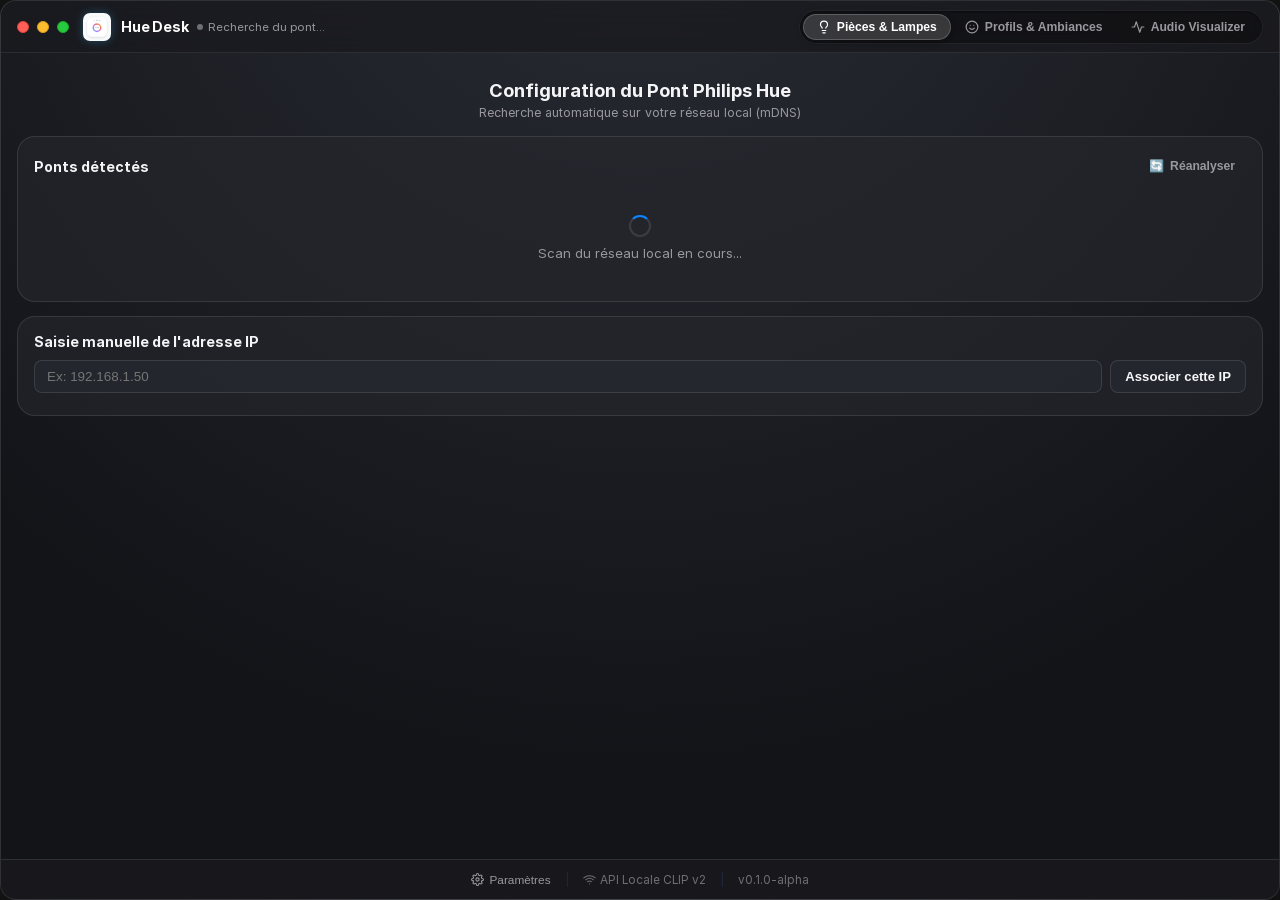
==== commit 38f8addd: "feat: System Tray Quick Access, typography Inter, unified Hue warm palette, rounded borderless windo" ====
--- a/ui/index.html
+++ b/ui/index.html
@@ -4,6 +4,9 @@
   <meta charset="UTF-8" />
   <meta name="viewport" content="width=device-width, initial-scale=1.0" />
   <title>HueDesk</title>
+  <link rel="preconnect" href="https://fonts.googleapis.com">
+  <link rel="preconnect" href="https://fonts.gstatic.com" crossorigin>
+  <link href="https://fonts.googleapis.com/css2?family=Inter:wght@400;500;600;700&display=swap" rel="stylesheet">
   <link rel="stylesheet" href="style.css" />
 </head>
 <body>
--- a/ui/style.css
+++ b/ui/style.css
@@ -1,3 +1,27 @@
+@font-face {
+  font-family: 'Inter';
+  font-style: normal;
+  font-weight: 400;
+  font-display: swap;
+  src: url('fonts/Inter-Regular.woff2') format('woff2');
+}
+
+@font-face {
+  font-family: 'Inter';
+  font-style: normal;
+  font-weight: 600;
+  font-display: swap;
+  src: url('fonts/Inter-SemiBold.woff2') format('woff2');
+}
+
+@font-face {
+  font-family: 'Inter';
+  font-style: normal;
+  font-weight: 700;
+  font-display: swap;
+  src: url('fonts/Inter-Bold.woff2') format('woff2');
+}
+
 :root {
   --bg-app: #141517;
   --bg-header: rgba(26, 26, 30, 0.78);
@@ -29,7 +53,7 @@
   --radius-sm: 8px;
 
   --transition: all 0.2s cubic-bezier(0.16, 1, 0.3, 1);
-  font-family: -apple-system, BlinkMacSystemFont, "SF Pro Text", "SF Pro Display", "Segoe UI", Roboto, Helvetica, Arial, sans-serif;
+  font-family: 'Inter', -apple-system, BlinkMacSystemFont, "Segoe UI Variable Text", "Segoe UI", Roboto, sans-serif;
   color-scheme: dark;
 }
 
@@ -41,12 +65,15 @@
 }
 
 body {
-  background: radial-gradient(circle at 50% -20%, rgba(55, 58, 68, 0.45) 0%, rgba(20, 21, 24, 0.98) 75%), #141517;
+  background: transparent !important;
   color: var(--text-main);
   user-select: none;
   overflow: hidden;
   height: 100vh;
   width: 100vw;
+  margin: 0;
+  padding: 0;
+  box-sizing: border-box;
 }
 
 /* Scrollbars modernes fines (6px, thumb #334155, rounded-full) */
@@ -71,7 +98,12 @@
   flex-direction: column;
   height: 100vh;
   width: 100vw;
-  background: transparent;
+  box-sizing: border-box;
+  background: radial-gradient(circle at 50% -20%, #2a2d36 0%, #131418 75%), #131418 !important;
+  border-radius: 16px !important;
+  border: 1px solid rgba(255, 255, 255, 0.12) !important;
+  overflow: hidden;
+  box-shadow: none !important;
 }
 
 /* ================= 1. HEADER macOS SONOMA ================= */
@@ -802,33 +834,34 @@
 .apple-slider {
   -webkit-appearance: none;
   width: 100%;
-  height: 16px;
+  height: 8px;
   border-radius: 9999px;
   outline: none;
   cursor: pointer;
   background: rgba(255, 255, 255, 0.12);
-  transition: all 0.2s cubic-bezier(0.16, 1, 0.3, 1);
+  transition: background 0.08s ease;
   box-shadow: inset 0 1px 2px rgba(0, 0, 0, 0.35);
 }
 
-.brightness-slider {
-  background: linear-gradient(90deg, rgba(255, 255, 255, 0.15) 0%, rgba(255, 159, 10, 0.85) 100%);
+.brightness-slider,
+.room-master-slider {
+  background: rgba(255, 255, 255, 0.12);
 }
 
 .apple-slider::-webkit-slider-thumb {
   -webkit-appearance: none;
-  width: 20px;
-  height: 20px;
+  width: 16px;
+  height: 16px;
   border-radius: 50%;
   background: #ffffff;
   border: 1px solid rgba(0, 0, 0, 0.12);
-  box-shadow: 0 2px 5px rgba(0, 0, 0, 0.35);
+  box-shadow: 0 1px 4px rgba(0, 0, 0, 0.4);
   cursor: pointer;
   transition: transform 0.12s ease;
 }
 
 .apple-slider::-webkit-slider-thumb:hover {
-  transform: scale(1.12);
+  transform: scale(1.15);
 }
 
 /* Ligne Température de Blanc (Kelvin 2700K - 6500K) + Pastille 32x32px */
@@ -1979,9 +2012,9 @@
 }
 
 .btn-device-refresh:hover {
-  background: rgba(56, 189, 248, 0.2);
-  border-color: rgba(56, 189, 248, 0.4);
-  color: #38bdf8;
+  background: rgba(255, 159, 10, 0.15);
+  border-color: rgba(255, 159, 10, 0.4);
+  color: #ff9f0a;
   transform: rotate(90deg);
 }
 
@@ -2018,8 +2051,8 @@
 }
 
 .apple-dark-select:focus {
-  border-color: #38bdf8;
-  box-shadow: 0 0 0 2px rgba(56, 189, 248, 0.2);
+  border-color: #ff9f0a;
+  box-shadow: 0 0 0 2px rgba(255, 159, 10, 0.2);
 }
 
 .apple-dark-select option {
@@ -2058,7 +2091,7 @@
 .vu-meter-fill {
   width: 0%;
   height: 100%;
-  background: linear-gradient(90deg, #10b981 0%, #06b6d4 50%, #eab308 80%, #ef4444 100%);
+  background: linear-gradient(90deg, #10b981 0%, #ff9f0a 60%, #ef4444 100%);
   border-radius: 3px;
   transition: width 0.05s linear;
 }
@@ -2066,7 +2099,7 @@
 .vu-pct {
   font-size: 0.72rem;
   font-weight: 700;
-  color: #38bdf8;
+  color: #ff9f0a;
   min-width: 32px;
   text-align: right;
   font-variant-numeric: tabular-nums;
@@ -2115,9 +2148,9 @@
   width: 18px;
   height: 18px;
   border-radius: 50%;
-  background: #00f3ff;
+  background: #ff9f0a;
   border: 1px solid rgba(255, 255, 255, 0.3);
-  box-shadow: 0 0 8px #00f3ff;
+  box-shadow: 0 0 8px rgba(255, 159, 10, 0.5);
   transition: background-color 0.15s ease, box-shadow 0.15s ease;
 }
 
@@ -2205,8 +2238,8 @@
 }
 
 .palette-btn {
-  background: #151d2f;
-  border: 1px solid #243048;
+  background: rgba(255, 255, 255, 0.04);
+  border: 1px solid rgba(255, 255, 255, 0.08);
   border-radius: 10px;
   padding: 8px 10px;
   cursor: pointer;
@@ -2220,14 +2253,16 @@
 }
 
 .palette-btn:hover {
-  background: #1c263c;
+  background: rgba(255, 255, 255, 0.08);
+  border-color: rgba(255, 255, 255, 0.16);
   color: #f8fafc;
 }
 
 .palette-btn.selected {
-  border-color: #38bdf8;
-  background: rgba(56, 189, 248, 0.12);
-  color: #38bdf8;
+  border-color: #ff9f0a;
+  background: rgba(255, 159, 10, 0.14);
+  color: #ffffff;
+  box-shadow: 0 0 12px rgba(255, 159, 10, 0.3);
 }
 
 .palette-dot {
@@ -2251,27 +2286,30 @@
   align-items: center;
   justify-content: space-between;
   padding: 6px 10px;
-  background: #131b2b;
-  border: 1px solid #202b3f;
+  background: rgba(255, 255, 255, 0.04);
+  border: 1px solid rgba(255, 255, 255, 0.08);
   border-radius: 8px;
   font-size: 0.78rem;
+  color: #f4f4f5;
   cursor: pointer;
   user-select: none;
+  transition: all 0.15s ease;
 }
 
 .audio-light-item:hover {
-  background: #182236;
+  background: rgba(255, 255, 255, 0.08);
+  border-color: rgba(255, 255, 255, 0.14);
 }
 
 .audio-light-item input {
   cursor: pointer;
-  accent-color: #38bdf8;
+  accent-color: #30d158;
 }
 
 .btn-text-link {
   background: transparent;
   border: none;
-  color: #38bdf8;
+  color: #ff9f0a;
   font-size: 0.72rem;
   font-weight: 600;
   cursor: pointer;
